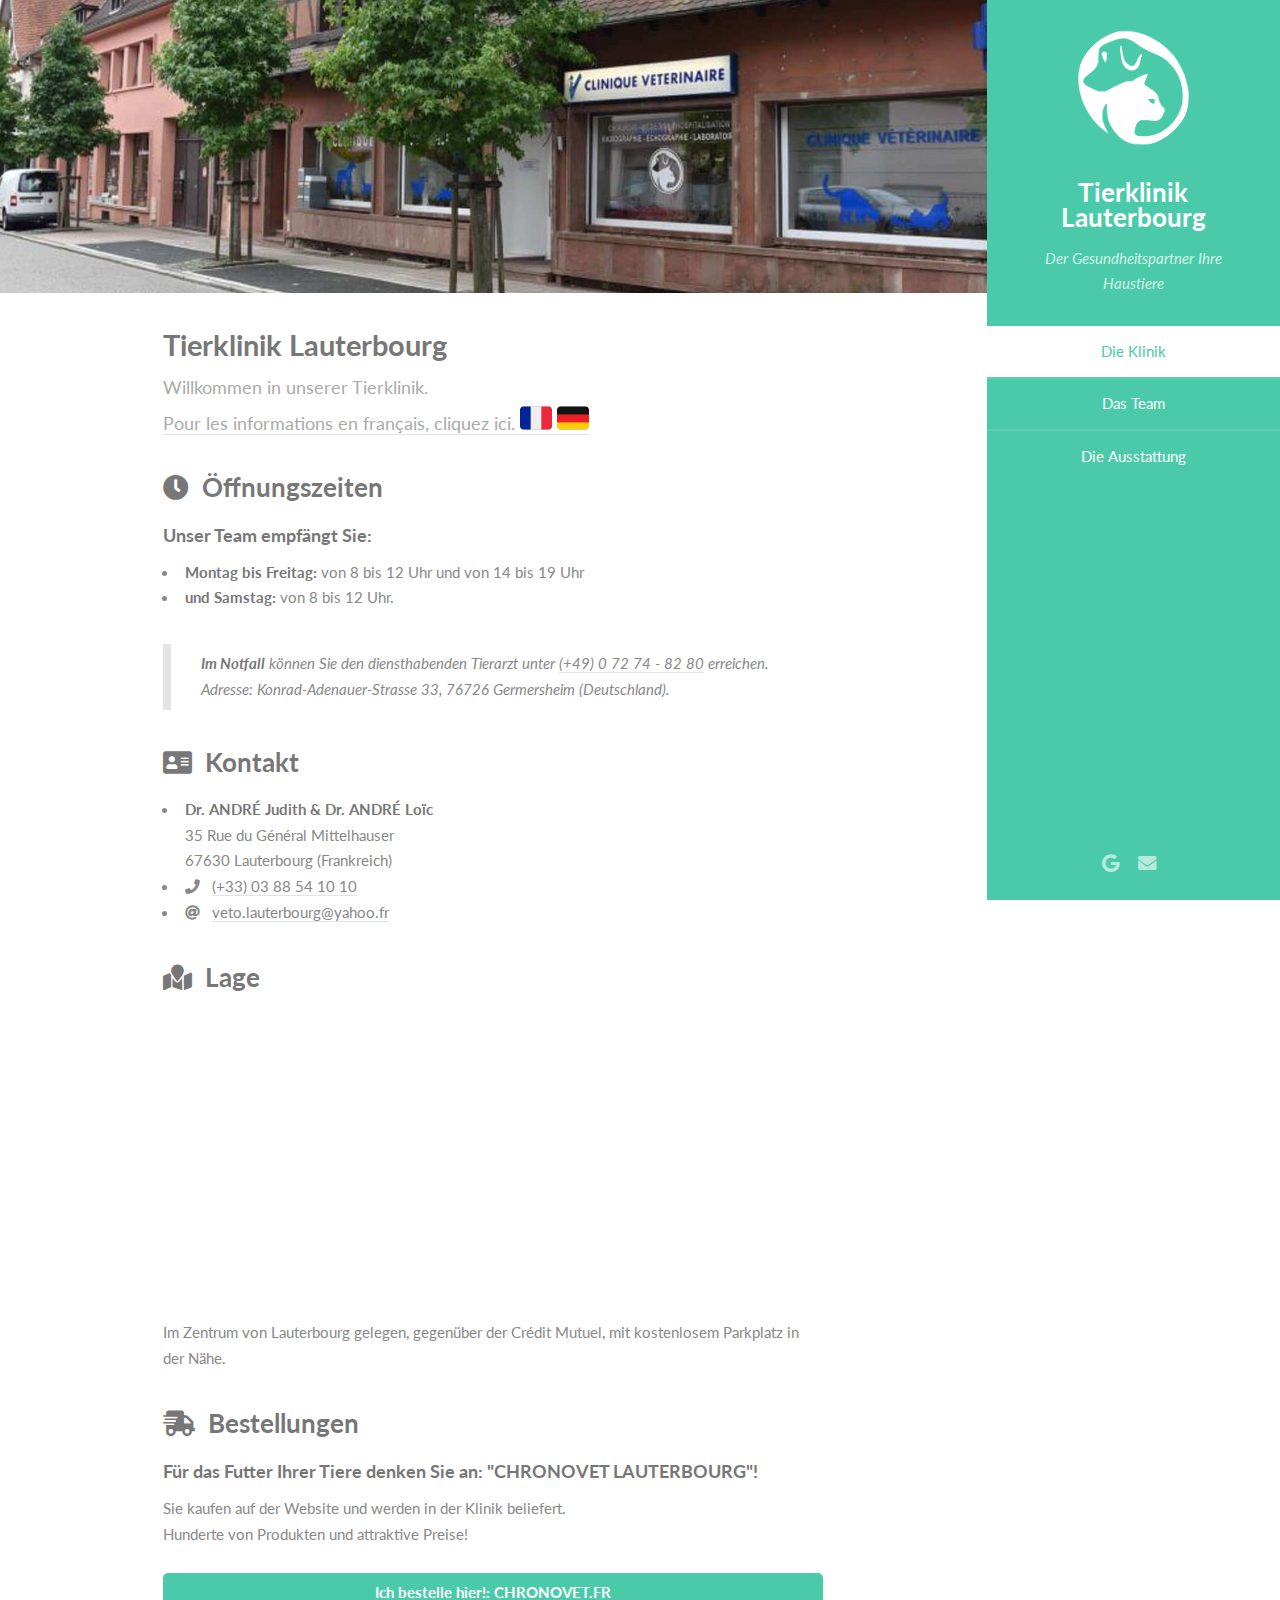
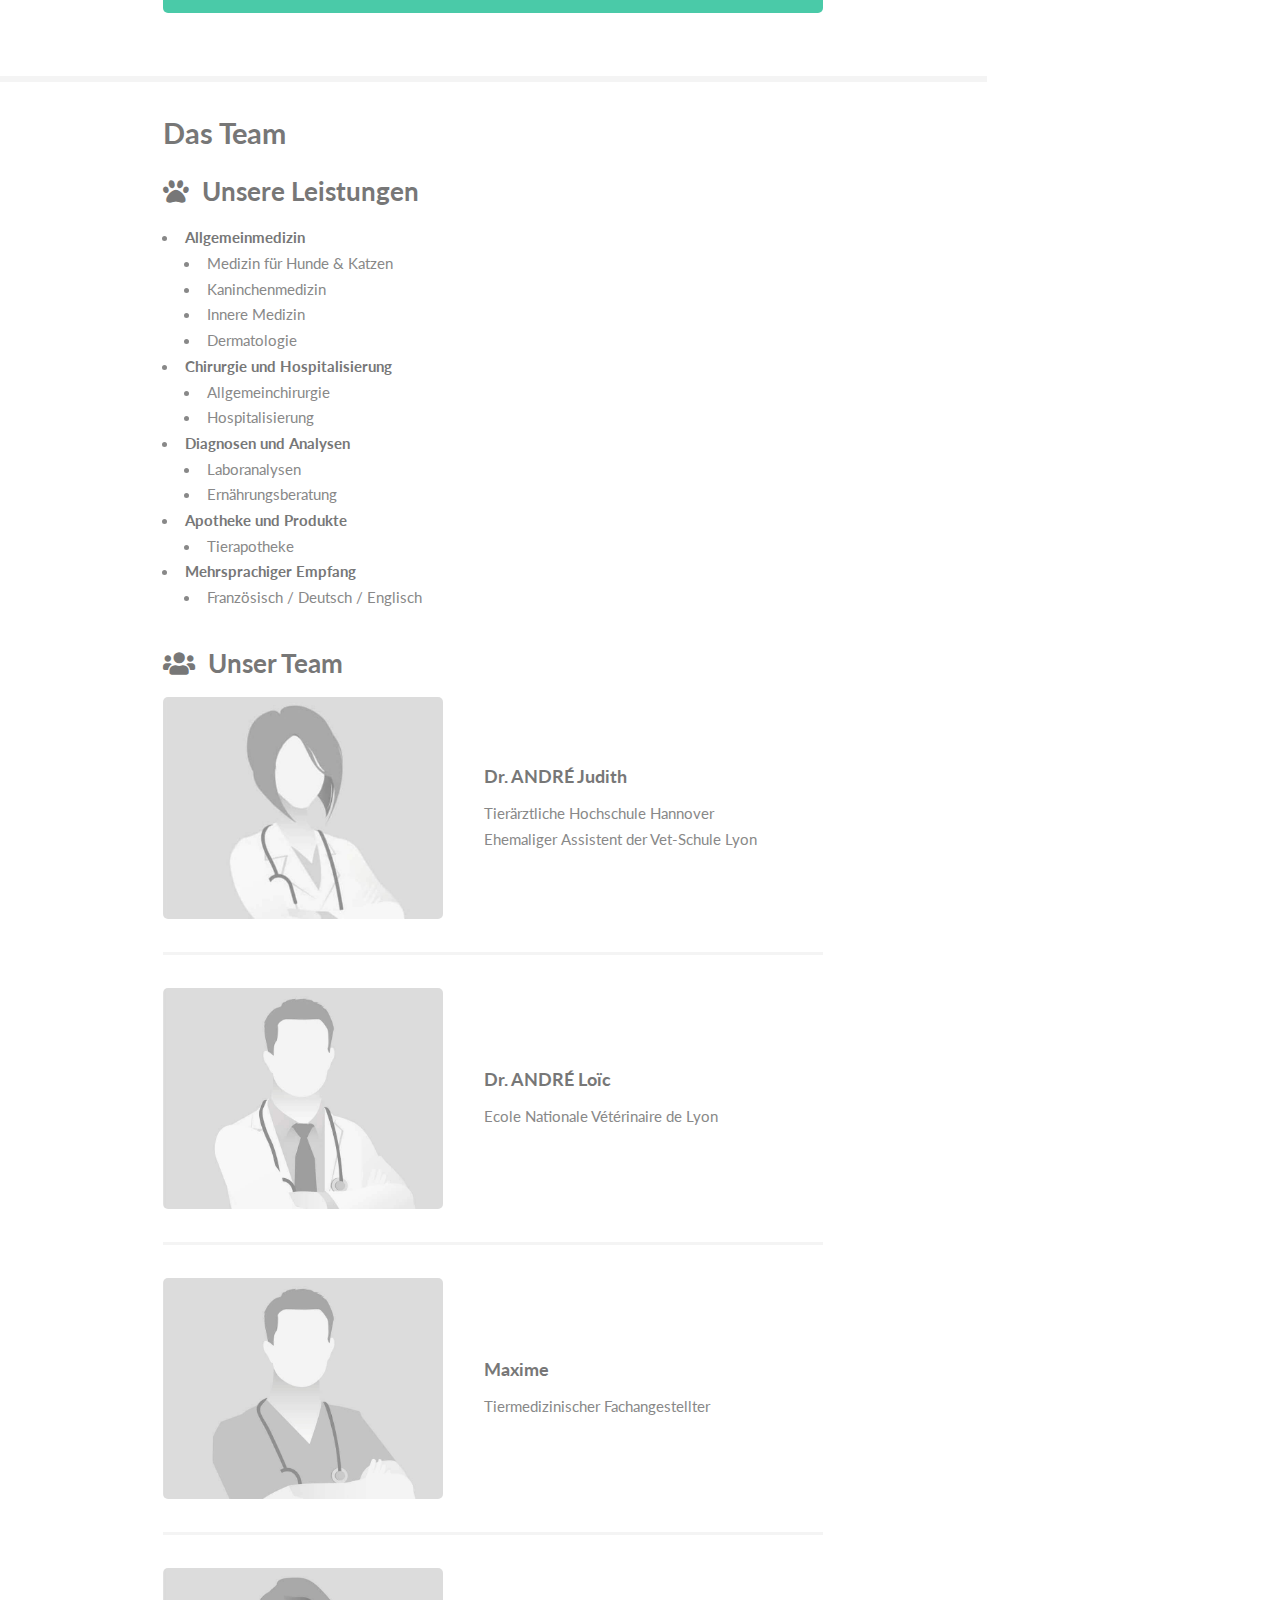
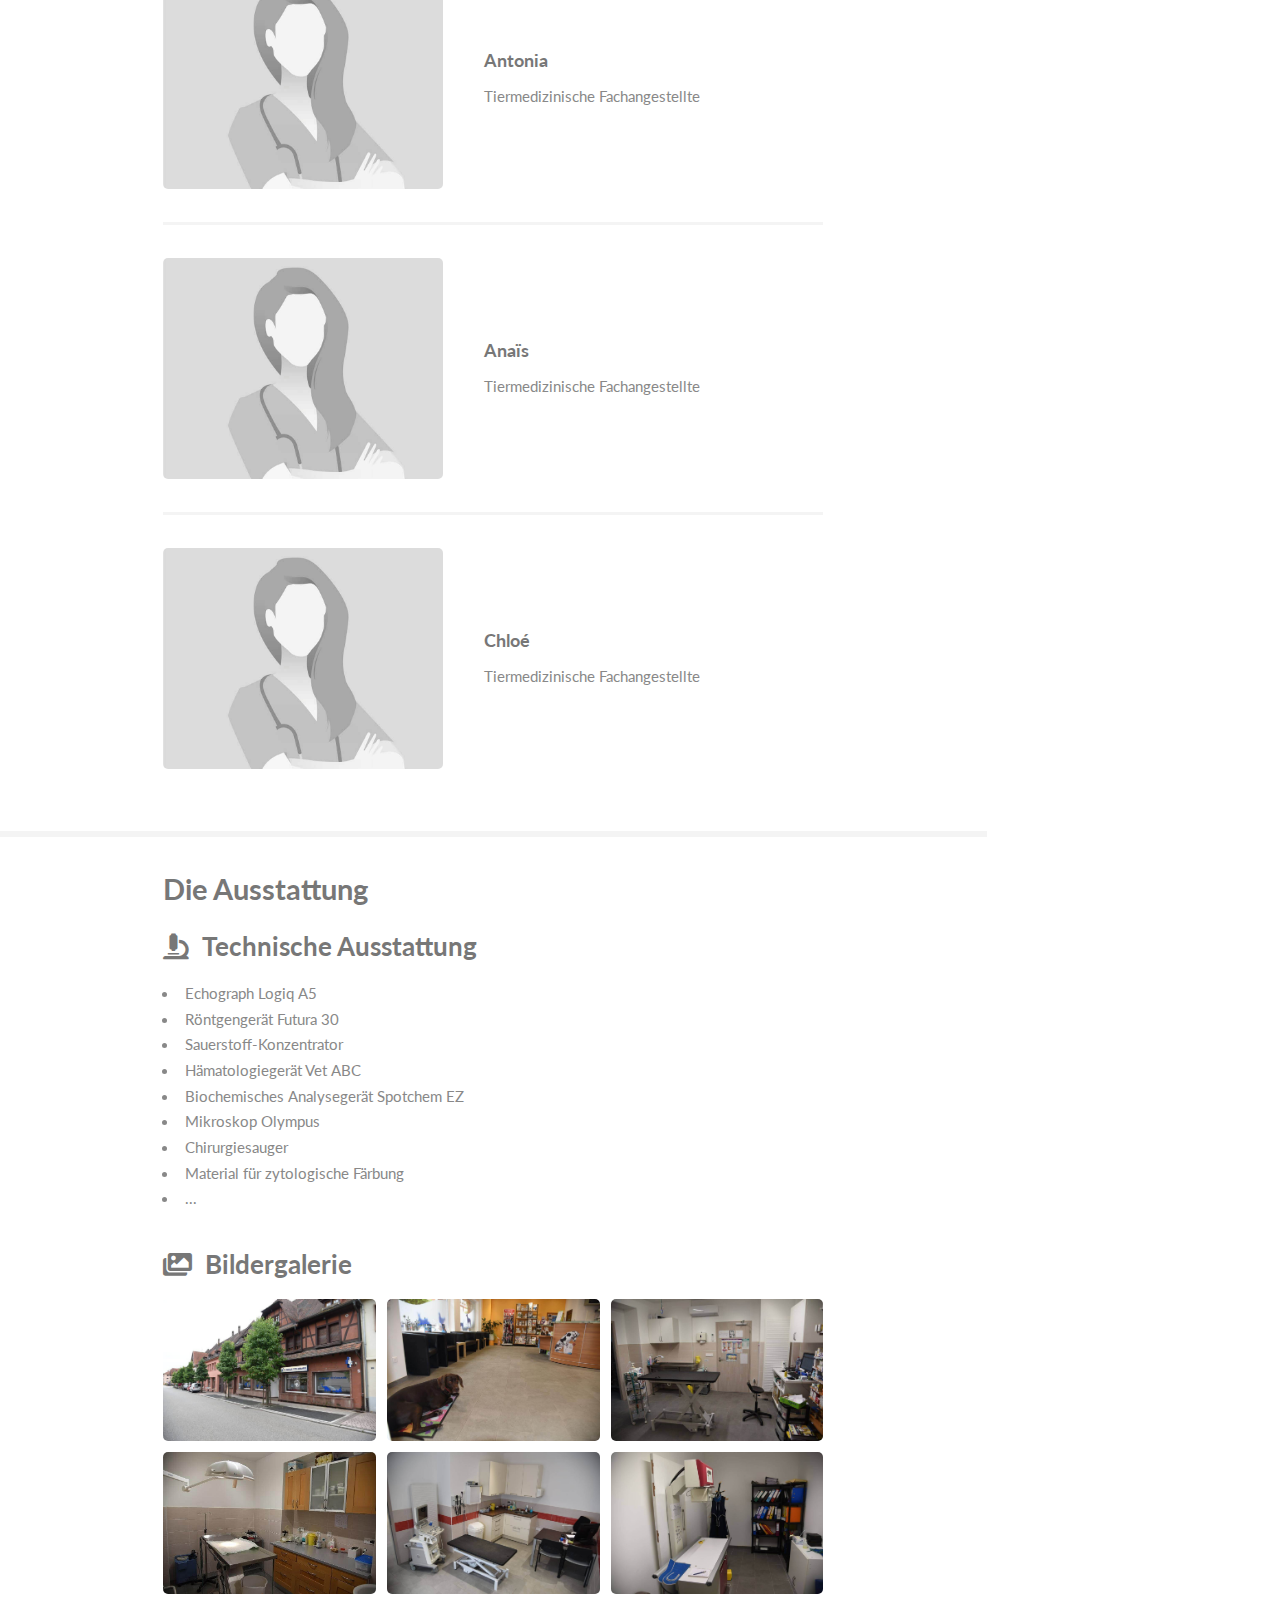
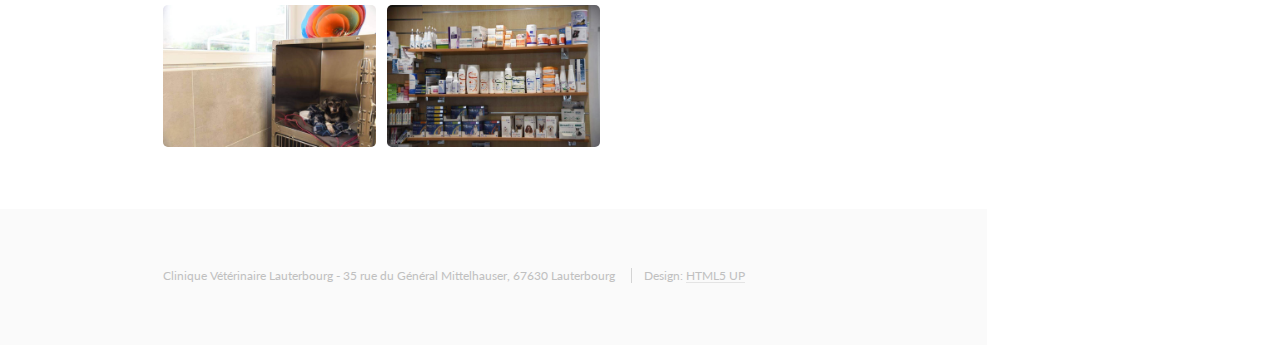
==== de/index.html @ e0ff5855 "Move german page to sub-folder" ====
<!DOCTYPE HTML>
<!--
	This page is based on "Read Only" by HTML5 UP (html5up.net | @ajlkn), licensed under the CCA 3.0 license (html5up.net/license).
-->
<html lang="de">

<head>
	<title>Clinique Vétérinaire De Lauterbourg</title>
	<meta name="description"
		content="Tierklinik Lauterbourg - Umfassende tierärztliche Versorgung für Ihre Haustiere in Lauterbourg. Erfahren Sie mehr über unser Team, unsere Dienstleistungen und unsere Einrichtungen.">
	<meta name="keywords"
		content="Tierarzt, Gesundheit, Tier, Katze, Hund, Kaninchen, Nager, Shop, Katalog, Spielzeug, Kroketten, Beratung, Nahrung, Ernährung, Wohlbefinden, Zoohandlung, Zubehör">
	<meta charset="utf-8" />
	<meta name="viewport" content="width=device-width, initial-scale=1, user-scalable=no" />
	<link rel="stylesheet" href="/assets/css/main.css" />
	<link rel="icon" href="/images/favicon.ico" type="image/x-icon">
	<link rel="alternate" href="/" hreflang="fr">

	<script type="application/ld+json">
		{
		  "@context": "https://schema.org",
		  "@type": "VeterinaryCare",
		  "name": "Clinique Vétérinaire Lauterbourg",
		  "alternateName": "Tierklinik Lauterbourg",
		  "legalName": "SELARL VETERINAIRE ANDRE",
		  "image": "https://www.vetolauterbourg.fr/images/Clinique-Vétérinaire-Lauterbourg-1.jpg",
		  "logo": "https://www.vetolauterbourg.fr/images/Clinique-Vétérinaire-Lauterbourg-Logo-Blue.png",
		  "description": "Clinique Vétérinaire Lauterbourg - Le partenaire santé de vos animaux.",
		  "isAcceptingNewPatients": true,
		  "address": {
			"@type": "PostalAddress",
			"streetAddress": "35 Rue du Général Mittelhauser",
			"addressLocality": "Lauterbourg",
			"postalCode": "67630",
			"addressCountry": "FR"
		  },
		  "telephone": "+33 3 88 94 30 60",
		  "email": "veto.lauterbourg@yahoo.fr",
		  "url": "https://www.vetolauterbourg.fr/",
		  "sameAs": [
			"https://maps.app.goo.gl/xujcepVBYi4VMCYZ7",
			"https://www.pagesjaunes.fr/pros/51719530",
			"https://www.pagesjaunes.fr/pros/55280306",
			"https://veterinaires.org/67/lauterbourg/andre-loic-c3x",
			"https://veterinaires.org/67/lauterbourg/clinique-veterinaire-bfy"
		  ],
          "knowsLanguage": ["en","fr","de"],
		  "founder": [
			{
			  "@type": "Person",
			  "name": "Dr. Judith ANDRÉ",
			  "affiliation": "Ecole Vétérinaire de Hanovre",
			  "knowsLanguage": ["en","fr","de"]
			},
			{
			  "@type": "Person",
			  "name": "Dr. Loïc ANDRÉ",
			  "affiliation": "Ecole Nationale Vétérinaire de Lyon",
			  "knowsLanguage": ["en","fr","de"]
			}
		  ]
		}
	</script>

</head>

<body class="is-preload">

	<!-- Header -->
	<section id="header">
		<header>
			<span class="image avatar"><img src="/images/Clinique-Vétérinaire-Lauterbourg-Logo.png"
					alt="Logo de la Clinique Vétérinaire De Lauterbourg" /></span>
			<h1 id="logo"><a href="#">Tierklinik Lauterbourg</a></h1>
			<p>Der Gesundheitspartner Ihre Haustiere</p>
		</header>
		<nav id="nav">
			<ul>
				<li><a href="#one" class="active">Die Klinik</a></li>
				<li><a href="#two">Das Team</a></li>
				<li><a href="#three">Die Ausstattung</a></li>
			</ul>
		</nav>
		<footer>
			<ul class="icons">
				<li><a href="https://maps.app.goo.gl/Jfbe6ivHVaQ285UB8" class="icon brands fa-google"><span
							class="label">Google Maps</span></a></li>
				<li><a href="mailto:veto.lauterbourg@yahoo.fr" class="icon solid fa-envelope"><span
							class="label">Email</span></a></li>
			</ul>
		</footer>
	</section>

	<!-- Wrapper -->
	<div id="wrapper">

		<!-- Main -->
		<div id="main">

			<!-- One -->
			<section id="one">
				<div class="image main" data-position="center">
					<img src="/images/banner.jpg" alt="Vue extérieure de la clinique vétérinaire" />
				</div>
				<div class="container">
					<header>
						<h2>
							Tierklinik Lauterbourg
						</h2>
						<p>
							Willkommen in unserer Tierklinik.<br>
							<a href="/">Pour les informations en français, cliquez ici.
								<img src="/images/France.png" alt="Drapeau français"
									style="vertical-align: text-bottom;" />
								<img src="/images/Allemagne.png" alt="Drapeau allemand"
									style="vertical-align: text-bottom;" />
							</a>
						</p>
					</header>

					<h3 class="icon solid fa-clock">Öffnungszeiten</h3>
					<h4>Unser Team empfängt Sie:</h4>
					<ul>
						<li><b>Montag bis Freitag:</b> von 8 bis 12 Uhr und von 14 bis 19 Uhr</li>
						<li><b>und Samstag:</b> von 8 bis 12 Uhr.</li>
					</ul>
					<blockquote><b>Im Notfall</b> können Sie den diensthabenden Tierarzt unter <a
							href="tel:+334972748280">(+49) 0 72 74 - 82 80</a> erreichen.<br>
						Adresse: Konrad-Adenauer-Strasse 33, 76726 Germersheim (Deutschland).</blockquote>

					<h3 class="icon solid fa-address-card">Kontakt</h3>
					<ul>
						<li><b>Dr. ANDRÉ Judith &amp; Dr. ANDRÉ Loïc</b><br>
							35 Rue du Général Mittelhauser<br>
							67630 Lauterbourg (Frankreich)</li>
						<li><i class="icon solid fa-phone"></i> <a href="tel:+33388541010">(+33) 03 88 54 10 10</a></li>
						<li><i class="icon solid fa-at"></i> <a
								href="mailto:veto.lauterbourg@yahoo.fr">veto.lauterbourg@yahoo.fr</a></li>
					</ul>

					<h3 class="icon solid fa-map-marked">Lage</h3>
					<iframe
						src="https://www.google.com/maps/embed?pb=!1m14!1m8!1m3!1d778.6049519795121!2d8.178939666723885!3d48.97434320390531!3m2!1i1024!2i768!4f13.1!3m3!1m2!1s0x4796fdc9e5178a87%3A0xe1fb9a9c493f0ce1!2sV%C3%A9t%C3%A9rinaire%20Lauterbourg!5e0!3m2!1sfr!2sde!4v1719862353051!5m2!1sfr!2sde"
						width="400" height="300" style="border:0;" allowfullscreen="" loading="lazy"
						referrerpolicy="no-referrer-when-downgrade"></iframe>
					<p>Im Zentrum von Lauterbourg gelegen, gegenüber der Crédit Mutuel, mit kostenlosem Parkplatz in der
						Nähe.</p>

					<h3 class="icon solid fa-shipping-fast">Bestellungen</h3>
					<h4>Für das Futter Ihrer Tiere denken Sie an: "CHRONOVET LAUTERBOURG"!</h4>
					<p>Sie kaufen auf der Website und werden in der Klinik beliefert.<br>
						Hunderte von Produkten und attraktive Preise! <br><br>
						<a href="https://www.chronovet.fr/" class="button primary fit">Ich bestelle hier!:
							CHRONOVET.FR</a>
					</p>
				</div>
			</section>

			<!-- Two -->
			<section id="two">
				<div class="container">
					<h2>Das Team</h2>

					<h3 class="icon solid fa-paw">Unsere Leistungen</h3>
					<ul>
						<li><b>Allgemeinmedizin</b>
							<ul>
								<li>Medizin für Hunde & Katzen</li>
								<li>Kaninchenmedizin</li>
								<li>Innere Medizin</li>
								<li>Dermatologie</li>
							</ul>
						</li>
						<li><b>Chirurgie und Hospitalisierung</b>
							<ul>
								<li>Allgemeinchirurgie</li>
								<li>Hospitalisierung</li>
							</ul>
						</li>
						<li><b>Diagnosen und Analysen</b>
							<ul>
								<li>Laboranalysen</li>
								<li>Ernährungsberatung</li>
							</ul>
						</li>
						<li><b>Apotheke und Produkte</b>
							<ul>
								<li>Tierapotheke</li>
							</ul>
						</li>
						<li><b>Mehrsprachiger Empfang</b>
							<ul>
								<li>Französisch / Deutsch / Englisch</li>
							</ul>
						</li>
					</ul>

					<h3 class="icon solid fa-users">Unser Team</h3>
					<div class="features">
						<article>
							<a class="image"><img src="/images/Docteure-vétérinaire.jpg" alt="" loading="lazy" /></a>
							<div class="inner">
								<h4>Dr. ANDRÉ Judith</h4>
								<p>Tierärztliche Hochschule Hannover<br>
									Ehemaliger Assistent der Vet-Schule Lyon</p>
							</div>
						</article>
						<article>
							<a class="image"><img src="/images/Docteur-vétérinaire.jpg" alt="" loading="lazy" /></a>
							<div class="inner">
								<h4>Dr. ANDRÉ Loïc</h4>
								<p>Ecole Nationale Vétérinaire de Lyon</p>
							</div>
						</article>
						<article>
							<a class="image"><img src="/images/Auxiliaire-spécialisé-vétérinaire.jpg" alt=""
									loading="lazy" /></a>
							<div class="inner">
								<h4>Maxime</h4>
								<p>Tiermedizinischer Fachangestellter</p>
							</div>
						</article>
						<article>
							<a class="image"><img src="/images/Auxiliaire-spécialisée-vétérinaire.jpg" alt=""
									loading="lazy" /></a>
							<div class="inner">
								<h4>Antonia</h4>
								<p>Tiermedizinische Fachangestellte</p>
							</div>
						</article>
						<article>
							<a class="image"><img src="/images/Auxiliaire-spécialisée-vétérinaire.jpg" alt=""
									loading="lazy" /></a>
							<div class="inner">
								<h4>Anaïs</h4>
								<p>Tiermedizinische Fachangestellte</p>
							</div>
						</article>
						<article>
							<a class="image"><img src="/images/Auxiliaire-spécialisée-vétérinaire.jpg" alt=""
									loading="lazy" /></a>
							<div class="inner">
								<h4>Chloé</h4>
								<p>Tiermedizinische Fachangestellte</p>
							</div>
						</article>
					</div>
				</div>
			</section>

			<!-- Three -->
			<section id="three">
				<div class="container">
					<h2>Die Ausstattung</h2>

					<h3 class="icon solid fa-microscope">Technische Ausstattung</h3>
					<ul>
						<li>Echograph Logiq A5</li>
						<li>Röntgengerät Futura 30</li>
						<li>Sauerstoff-Konzentrator</li>
						<li>Hämatologiegerät Vet ABC</li>
						<li>Biochemisches Analysegerät Spotchem EZ</li>
						<li>Mikroskop Olympus</li>
						<li>Chirurgiesauger</li>
						<li>Material für zytologische Färbung</li>
						<li>...</li>
					</ul>

					<h3 class="icon solid fa-images">Bildergalerie</h3>

					<div class="box alt">
						<div class="row gtr-50 gtr-uniform">
							<div class="col-4"><span class="image fit">
									<a class="spotlight" href="/images/Clinique-Vétérinaire-Lauterbourg-1.jpg"><img
											src="/images/Clinique-Vétérinaire-Lauterbourg-1.jpg" alt=""
											loading="lazy" /></a>
								</span></div>
							<div class="col-4"><span class="image fit">
									<a class="spotlight" href="/images/Clinique-Vétérinaire-Lauterbourg-2.jpg"><img
											src="/images/Clinique-Vétérinaire-Lauterbourg-2.jpg" alt=""
											loading="lazy" /></a>
								</span></div>
							<div class="col-4"><span class="image fit">
									<a class="spotlight" href="/images/Clinique-Vétérinaire-Lauterbourg-3.jpg"><img
											src="/images/Clinique-Vétérinaire-Lauterbourg-3.jpg" alt=""
											loading="lazy" /></a>
								</span></div>
							<div class="col-4"><span class="image fit">
									<a class="spotlight" href="/images/Clinique-Vétérinaire-Lauterbourg-4.jpg"><img
											src="/images/Clinique-Vétérinaire-Lauterbourg-4.jpg" alt=""
											loading="lazy" /></a>
								</span></div>
							<div class="col-4"><span class="image fit">
									<a class="spotlight" href="/images/Clinique-Vétérinaire-Lauterbourg-5.jpg"><img
											src="/images/Clinique-Vétérinaire-Lauterbourg-5.jpg" alt=""
											loading="lazy" /></a>
								</span></div>
							<div class="col-4"><span class="image fit">
									<a class="spotlight" href="/images/Clinique-Vétérinaire-Lauterbourg-6.jpg"><img
											src="/images/Clinique-Vétérinaire-Lauterbourg-6.jpg" alt=""
											loading="lazy" /></a>
								</span></div>
							<div class="col-4"><span class="image fit">
									<a class="spotlight" href="/images/Clinique-Vétérinaire-Lauterbourg-7.jpg"><img
											src="/images/Clinique-Vétérinaire-Lauterbourg-7.jpg" alt=""
											loading="lazy" /></a>
								</span></div>
							<div class="col-4"><span class="image fit">
									<a class="spotlight" href="/images/Clinique-Vétérinaire-Lauterbourg-8.jpg"><img
											src="/images/Clinique-Vétérinaire-Lauterbourg-8.jpg" alt=""
											loading="lazy" /></a>
								</span></div>
						</div>
					</div>
				</div>
			</section>

		</div>

		<!-- Footer -->
		<section id="footer">
			<div class="container">
				<ul class="copyright">
					<li>Clinique Vétérinaire Lauterbourg - 35 rue du Général Mittelhauser, 67630 Lauterbourg</li>
					<li>Design: <a href="http://html5up.net">HTML5 UP</a></li>
				</ul>
			</div>
		</section>

	</div>

	<!-- Scripts -->
	<script src="/assets/js/jquery.min.js"></script>
	<script src="/assets/js/jquery.scrollex.min.js"></script>
	<script src="/assets/js/jquery.scrolly.min.js"></script>
	<script src="/assets/js/browser.min.js"></script>
	<script src="/assets/js/breakpoints.min.js"></script>
	<script src="/assets/js/spotlight.bundle.js"></script>
	<script src="/assets/js/util.js"></script>
	<script src="/assets/js/main.js"></script>

</body>

</html>
---- assets/css/main.css ----
@import url("fontawesome-all.min.css");
@import url("https://fonts.googleapis.com/css?family=Lato:400,400italic,700,700italic|Source+Code+Pro:400");

/*
	Read Only by HTML5 UP
	html5up.net | @ajlkn
	Free for personal and commercial use under the CCA 3.0 license (html5up.net/license)
*/

html, body, div, span, applet, object,
iframe, h1, h2, h3, h4, h5, h6, p, blockquote,
pre, a, abbr, acronym, address, big, cite,
code, del, dfn, em, img, ins, kbd, q, s, samp,
small, strike, strong, sub, sup, tt, var, b,
u, i, center, dl, dt, dd, ol, ul, li, fieldset,
form, label, legend, table, caption, tbody,
tfoot, thead, tr, th, td, article, aside,
canvas, details, embed, figure, figcaption,
footer, header, hgroup, menu, nav, output, ruby,
section, summary, time, mark, audio, video {
	margin: 0;
	padding: 0;
	border: 0;
	font-size: 100%;
	font: inherit;
	vertical-align: baseline;}

article, aside, details, figcaption, figure,
footer, header, hgroup, menu, nav, section {
	display: block;}

body {
	line-height: 1;
}

ol, ul {
	list-style: none;
}

blockquote, q {
	quotes: none;
}

	blockquote:before, blockquote:after, q:before, q:after {
		content: '';
		content: none;
	}

table {
	border-collapse: collapse;
	border-spacing: 0;
}

body {
	-webkit-text-size-adjust: none;
}

mark {
	background-color: transparent;
	color: inherit;
}

input::-moz-focus-inner {
	border: 0;
	padding: 0;
}

input, select, textarea {
	-moz-appearance: none;
	-webkit-appearance: none;
	-ms-appearance: none;
	appearance: none;
}

/* Basic */

	html {
		box-sizing: border-box;
	}

	*, *:before, *:after {
		box-sizing: inherit;
	}

	body {
		background: #fff;
	}

		body.is-preload *, body.is-preload *:before, body.is-preload *:after {
			-moz-animation: none !important;
			-webkit-animation: none !important;
			-ms-animation: none !important;
			animation: none !important;
			-moz-transition: none !important;
			-webkit-transition: none !important;
			-ms-transition: none !important;
			transition: none !important;
		}

	body, input, select, textarea {
		color: #888;
		font-family: "Lato", sans-serif;
		font-size: 16pt;
		font-weight: 400;
		line-height: 1.75em;
	}

	a {
		-moz-transition: color 0.2s ease-in-out, border-color 0.2s ease-in-out;
		-webkit-transition: color 0.2s ease-in-out, border-color 0.2s ease-in-out;
		-ms-transition: color 0.2s ease-in-out, border-color 0.2s ease-in-out;
		transition: color 0.2s ease-in-out, border-color 0.2s ease-in-out;
		border-bottom: solid 1px #e4e4e4;
		color: inherit;
		text-decoration: none;
	}

		a:hover {
			border-bottom-color: transparent;
			color: #4acaa8 !important;
		}

	strong, b {
		color: #777;
		font-weight: 700;
	}

	em, i {
		font-style: italic;
	}

	p {
		margin: 0 0 2.25em 0;
	}

	h1, h2, h3, h4, h5, h6 {
		color: #777;
		font-weight: 700;
		line-height: 1em;
		margin: 0 0 0.5625em 0;
	}

		h1 a, h2 a, h3 a, h4 a, h5 a, h6 a {
			border: 0;
			color: inherit;
			text-decoration: none;
		}

	h2 {
		font-size: 2em;
		line-height: 1.5em;
	}

	h3 {
		font-size: 1.75em;
		line-height: 1.5em;
	}

	h4 {
		font-size: 1.25em;
		line-height: 1.5em;
	}

	h5 {
		font-size: 0.9em;
		line-height: 1.5em;
	}

	h6 {
		font-size: 0.7em;
		line-height: 1.5em;
	}

	sub {
		font-size: 0.8em;
		position: relative;
		top: 0.5em;
	}

	sup {
		font-size: 0.8em;
		position: relative;
		top: -0.5em;
	}

	hr {
		border: 0;
		border-bottom: solid 2px #f4f4f4;
		margin: 2.25em 0;
	}

		hr.major {
			margin: 3.375em 0;
		}

	blockquote {
		border-left: solid 8px #e4e4e4;
		font-style: italic;
		margin: 0 0 2.25em 0;
		padding: 0.5em 0 0.5em 2em;
	}

	code {
		background: #555;
		border-radius: 5px;
		color: #fff;
		font-family: "Source Code Pro", monospace;
		font-size: 0.9em;
		margin: 0 0.25em;
		padding: 0.25em 0.65em;
	}

	pre {
		font-family: "Source Code Pro", monospace;
		font-size: 0.9em;
		margin: 0 0 2.25em 0;
	}

		pre code {
			-webkit-overflow-scrolling: touch;
			display: block;
			line-height: 1.5em;
			overflow-x: auto;
			padding: 1em 1.5em;
		}

	.align-left {
		text-align: left;
	}

	.align-center {
		text-align: center;
	}

	.align-right {
		text-align: right;
	}

/* Row */

	.row {
		display: flex;
		flex-wrap: wrap;
		box-sizing: border-box;
		align-items: stretch;
	}

		.row > * {
			box-sizing: border-box;
		}

		.row.gtr-uniform > * > :last-child {
			margin-bottom: 0;
		}

		.row.aln-left {
			justify-content: flex-start;
		}

		.row.aln-center {
			justify-content: center;
		}

		.row.aln-right {
			justify-content: flex-end;
		}

		.row.aln-top {
			align-items: flex-start;
		}

		.row.aln-middle {
			align-items: center;
		}

		.row.aln-bottom {
			align-items: flex-end;
		}

		.row > .imp {
			order: -1;
		}

		.row > .col-1 {
			width: 8.33333%;
		}

		.row > .off-1 {
			margin-left: 8.33333%;
		}

		.row > .col-2 {
			width: 16.66667%;
		}

		.row > .off-2 {
			margin-left: 16.66667%;
		}

		.row > .col-3 {
			width: 25%;
		}

		.row > .off-3 {
			margin-left: 25%;
		}

		.row > .col-4 {
			width: 33.33333%;
		}

		.row > .off-4 {
			margin-left: 33.33333%;
		}

		.row > .col-5 {
			width: 41.66667%;
		}

		.row > .off-5 {
			margin-left: 41.66667%;
		}

		.row > .col-6 {
			width: 50%;
		}

		.row > .off-6 {
			margin-left: 50%;
		}

		.row > .col-7 {
			width: 58.33333%;
		}

		.row > .off-7 {
			margin-left: 58.33333%;
		}

		.row > .col-8 {
			width: 66.66667%;
		}

		.row > .off-8 {
			margin-left: 66.66667%;
		}

		.row > .col-9 {
			width: 75%;
		}

		.row > .off-9 {
			margin-left: 75%;
		}

		.row > .col-10 {
			width: 83.33333%;
		}

		.row > .off-10 {
			margin-left: 83.33333%;
		}

		.row > .col-11 {
			width: 91.66667%;
		}

		.row > .off-11 {
			margin-left: 91.66667%;
		}

		.row > .col-12 {
			width: 100%;
		}

		.row > .off-12 {
			margin-left: 100%;
		}

		.row.gtr-0 {
			margin-top: 0;
			margin-left: 0em;
		}

			.row.gtr-0 > * {
				padding: 0 0 0 0em;
			}

			.row.gtr-0.gtr-uniform {
				margin-top: 0em;
			}

				.row.gtr-0.gtr-uniform > * {
					padding-top: 0em;
				}

		.row.gtr-25 {
			margin-top: 0;
			margin-left: -0.5em;
		}

			.row.gtr-25 > * {
				padding: 0 0 0 0.5em;
			}

			.row.gtr-25.gtr-uniform {
				margin-top: -0.5em;
			}

				.row.gtr-25.gtr-uniform > * {
					padding-top: 0.5em;
				}

		.row.gtr-50 {
			margin-top: 0;
			margin-left: -1em;
		}

			.row.gtr-50 > * {
				padding: 0 0 0 1em;
			}

			.row.gtr-50.gtr-uniform {
				margin-top: -1em;
			}

				.row.gtr-50.gtr-uniform > * {
					padding-top: 1em;
				}

		.row {
			margin-top: 0;
			margin-left: -2em;
		}

			.row > * {
				padding: 0 0 0 2em;
			}

			.row.gtr-uniform {
				margin-top: -2em;
			}

				.row.gtr-uniform > * {
					padding-top: 2em;
				}

		.row.gtr-150 {
			margin-top: 0;
			margin-left: -3em;
		}

			.row.gtr-150 > * {
				padding: 0 0 0 3em;
			}

			.row.gtr-150.gtr-uniform {
				margin-top: -3em;
			}

				.row.gtr-150.gtr-uniform > * {
					padding-top: 3em;
				}

		.row.gtr-200 {
			margin-top: 0;
			margin-left: -4em;
		}

			.row.gtr-200 > * {
				padding: 0 0 0 4em;
			}

			.row.gtr-200.gtr-uniform {
				margin-top: -4em;
			}

				.row.gtr-200.gtr-uniform > * {
					padding-top: 4em;
				}

		@media screen and (max-width: 1680px) {

			.row {
				display: flex;
				flex-wrap: wrap;
				box-sizing: border-box;
				align-items: stretch;
			}

				.row > * {
					box-sizing: border-box;
				}

				.row.gtr-uniform > * > :last-child {
					margin-bottom: 0;
				}

				.row.aln-left {
					justify-content: flex-start;
				}

				.row.aln-center {
					justify-content: center;
				}

				.row.aln-right {
					justify-content: flex-end;
				}

				.row.aln-top {
					align-items: flex-start;
				}

				.row.aln-middle {
					align-items: center;
				}

				.row.aln-bottom {
					align-items: flex-end;
				}

				.row > .imp-xlarge {
					order: -1;
				}

				.row > .col-1-xlarge {
					width: 8.33333%;
				}

				.row > .off-1-xlarge {
					margin-left: 8.33333%;
				}

				.row > .col-2-xlarge {
					width: 16.66667%;
				}

				.row > .off-2-xlarge {
					margin-left: 16.66667%;
				}

				.row > .col-3-xlarge {
					width: 25%;
				}

				.row > .off-3-xlarge {
					margin-left: 25%;
				}

				.row > .col-4-xlarge {
					width: 33.33333%;
				}

				.row > .off-4-xlarge {
					margin-left: 33.33333%;
				}

				.row > .col-5-xlarge {
					width: 41.66667%;
				}

				.row > .off-5-xlarge {
					margin-left: 41.66667%;
				}

				.row > .col-6-xlarge {
					width: 50%;
				}

				.row > .off-6-xlarge {
					margin-left: 50%;
				}

				.row > .col-7-xlarge {
					width: 58.33333%;
				}

				.row > .off-7-xlarge {
					margin-left: 58.33333%;
				}

				.row > .col-8-xlarge {
					width: 66.66667%;
				}

				.row > .off-8-xlarge {
					margin-left: 66.66667%;
				}

				.row > .col-9-xlarge {
					width: 75%;
				}

				.row > .off-9-xlarge {
					margin-left: 75%;
				}

				.row > .col-10-xlarge {
					width: 83.33333%;
				}

				.row > .off-10-xlarge {
					margin-left: 83.33333%;
				}

				.row > .col-11-xlarge {
					width: 91.66667%;
				}

				.row > .off-11-xlarge {
					margin-left: 91.66667%;
				}

				.row > .col-12-xlarge {
					width: 100%;
				}

				.row > .off-12-xlarge {
					margin-left: 100%;
				}

				.row.gtr-0 {
					margin-top: 0;
					margin-left: 0em;
				}

					.row.gtr-0 > * {
						padding: 0 0 0 0em;
					}

					.row.gtr-0.gtr-uniform {
						margin-top: 0em;
					}

						.row.gtr-0.gtr-uniform > * {
							padding-top: 0em;
						}

				.row.gtr-25 {
					margin-top: 0;
					margin-left: -0.5em;
				}

					.row.gtr-25 > * {
						padding: 0 0 0 0.5em;
					}

					.row.gtr-25.gtr-uniform {
						margin-top: -0.5em;
					}

						.row.gtr-25.gtr-uniform > * {
							padding-top: 0.5em;
						}

				.row.gtr-50 {
					margin-top: 0;
					margin-left: -1em;
				}

					.row.gtr-50 > * {
						padding: 0 0 0 1em;
					}

					.row.gtr-50.gtr-uniform {
						margin-top: -1em;
					}

						.row.gtr-50.gtr-uniform > * {
							padding-top: 1em;
						}

				.row {
					margin-top: 0;
					margin-left: -2em;
				}

					.row > * {
						padding: 0 0 0 2em;
					}

					.row.gtr-uniform {
						margin-top: -2em;
					}

						.row.gtr-uniform > * {
							padding-top: 2em;
						}

				.row.gtr-150 {
					margin-top: 0;
					margin-left: -3em;
				}

					.row.gtr-150 > * {
						padding: 0 0 0 3em;
					}

					.row.gtr-150.gtr-uniform {
						margin-top: -3em;
					}

						.row.gtr-150.gtr-uniform > * {
							padding-top: 3em;
						}

				.row.gtr-200 {
					margin-top: 0;
					margin-left: -4em;
				}

					.row.gtr-200 > * {
						padding: 0 0 0 4em;
					}

					.row.gtr-200.gtr-uniform {
						margin-top: -4em;
					}

						.row.gtr-200.gtr-uniform > * {
							padding-top: 4em;
						}

		}

		@media screen and (max-width: 1280px) {

			.row {
				display: flex;
				flex-wrap: wrap;
				box-sizing: border-box;
				align-items: stretch;
			}

				.row > * {
					box-sizing: border-box;
				}

				.row.gtr-uniform > * > :last-child {
					margin-bottom: 0;
				}

				.row.aln-left {
					justify-content: flex-start;
				}

				.row.aln-center {
					justify-content: center;
				}

				.row.aln-right {
					justify-content: flex-end;
				}

				.row.aln-top {
					align-items: flex-start;
				}

				.row.aln-middle {
					align-items: center;
				}

				.row.aln-bottom {
					align-items: flex-end;
				}

				.row > .imp-large {
					order: -1;
				}

				.row > .col-1-large {
					width: 8.33333%;
				}

				.row > .off-1-large {
					margin-left: 8.33333%;
				}

				.row > .col-2-large {
					width: 16.66667%;
				}

				.row > .off-2-large {
					margin-left: 16.66667%;
				}

				.row > .col-3-large {
					width: 25%;
				}

				.row > .off-3-large {
					margin-left: 25%;
				}

				.row > .col-4-large {
					width: 33.33333%;
				}

				.row > .off-4-large {
					margin-left: 33.33333%;
				}

				.row > .col-5-large {
					width: 41.66667%;
				}

				.row > .off-5-large {
					margin-left: 41.66667%;
				}

				.row > .col-6-large {
					width: 50%;
				}

				.row > .off-6-large {
					margin-left: 50%;
				}

				.row > .col-7-large {
					width: 58.33333%;
				}

				.row > .off-7-large {
					margin-left: 58.33333%;
				}

				.row > .col-8-large {
					width: 66.66667%;
				}

				.row > .off-8-large {
					margin-left: 66.66667%;
				}

				.row > .col-9-large {
					width: 75%;
				}

				.row > .off-9-large {
					margin-left: 75%;
				}

				.row > .col-10-large {
					width: 83.33333%;
				}

				.row > .off-10-large {
					margin-left: 83.33333%;
				}

				.row > .col-11-large {
					width: 91.66667%;
				}

				.row > .off-11-large {
					margin-left: 91.66667%;
				}

				.row > .col-12-large {
					width: 100%;
				}

				.row > .off-12-large {
					margin-left: 100%;
				}

				.row.gtr-0 {
					margin-top: 0;
					margin-left: 0em;
				}

					.row.gtr-0 > * {
						padding: 0 0 0 0em;
					}

					.row.gtr-0.gtr-uniform {
						margin-top: 0em;
					}

						.row.gtr-0.gtr-uniform > * {
							padding-top: 0em;
						}

				.row.gtr-25 {
					margin-top: 0;
					margin-left: -0.375em;
				}

					.row.gtr-25 > * {
						padding: 0 0 0 0.375em;
					}

					.row.gtr-25.gtr-uniform {
						margin-top: -0.375em;
					}

						.row.gtr-25.gtr-uniform > * {
							padding-top: 0.375em;
						}

				.row.gtr-50 {
					margin-top: 0;
					margin-left: -0.75em;
				}

					.row.gtr-50 > * {
						padding: 0 0 0 0.75em;
					}

					.row.gtr-50.gtr-uniform {
						margin-top: -0.75em;
					}

						.row.gtr-50.gtr-uniform > * {
							padding-top: 0.75em;
						}

				.row {
					margin-top: 0;
					margin-left: -1.5em;
				}

					.row > * {
						padding: 0 0 0 1.5em;
					}

					.row.gtr-uniform {
						margin-top: -1.5em;
					}

						.row.gtr-uniform > * {
							padding-top: 1.5em;
						}

				.row.gtr-150 {
					margin-top: 0;
					margin-left: -2.25em;
				}

					.row.gtr-150 > * {
						padding: 0 0 0 2.25em;
					}

					.row.gtr-150.gtr-uniform {
						margin-top: -2.25em;
					}

						.row.gtr-150.gtr-uniform > * {
							padding-top: 2.25em;
						}

				.row.gtr-200 {
					margin-top: 0;
					margin-left: -3em;
				}

					.row.gtr-200 > * {
						padding: 0 0 0 3em;
					}

					.row.gtr-200.gtr-uniform {
						margin-top: -3em;
					}

						.row.gtr-200.gtr-uniform > * {
							padding-top: 3em;
						}

		}

		@media screen and (max-width: 1024px) {

			.row {
				display: flex;
				flex-wrap: wrap;
				box-sizing: border-box;
				align-items: stretch;
			}

				.row > * {
					box-sizing: border-box;
				}

				.row.gtr-uniform > * > :last-child {
					margin-bottom: 0;
				}

				.row.aln-left {
					justify-content: flex-start;
				}

				.row.aln-center {
					justify-content: center;
				}

				.row.aln-right {
					justify-content: flex-end;
				}

				.row.aln-top {
					align-items: flex-start;
				}

				.row.aln-middle {
					align-items: center;
				}

				.row.aln-bottom {
					align-items: flex-end;
				}

				.row > .imp-medium {
					order: -1;
				}

				.row > .col-1-medium {
					width: 8.33333%;
				}

				.row > .off-1-medium {
					margin-left: 8.33333%;
				}

				.row > .col-2-medium {
					width: 16.66667%;
				}

				.row > .off-2-medium {
					margin-left: 16.66667%;
				}

				.row > .col-3-medium {
					width: 25%;
				}

				.row > .off-3-medium {
					margin-left: 25%;
				}

				.row > .col-4-medium {
					width: 33.33333%;
				}

				.row > .off-4-medium {
					margin-left: 33.33333%;
				}

				.row > .col-5-medium {
					width: 41.66667%;
				}

				.row > .off-5-medium {
					margin-left: 41.66667%;
				}

				.row > .col-6-medium {
					width: 50%;
				}

				.row > .off-6-medium {
					margin-left: 50%;
				}

				.row > .col-7-medium {
					width: 58.33333%;
				}

				.row > .off-7-medium {
					margin-left: 58.33333%;
				}

				.row > .col-8-medium {
					width: 66.66667%;
				}

				.row > .off-8-medium {
					margin-left: 66.66667%;
				}

				.row > .col-9-medium {
					width: 75%;
				}

				.row > .off-9-medium {
					margin-left: 75%;
				}

				.row > .col-10-medium {
					width: 83.33333%;
				}

				.row > .off-10-medium {
					margin-left: 83.33333%;
				}

				.row > .col-11-medium {
					width: 91.66667%;
				}

				.row > .off-11-medium {
					margin-left: 91.66667%;
				}

				.row > .col-12-medium {
					width: 100%;
				}

				.row > .off-12-medium {
					margin-left: 100%;
				}

				.row.gtr-0 {
					margin-top: 0;
					margin-left: 0em;
				}

					.row.gtr-0 > * {
						padding: 0 0 0 0em;
					}

					.row.gtr-0.gtr-uniform {
						margin-top: 0em;
					}

						.row.gtr-0.gtr-uniform > * {
							padding-top: 0em;
						}

				.row.gtr-25 {
					margin-top: 0;
					margin-left: -0.375em;
				}

					.row.gtr-25 > * {
						padding: 0 0 0 0.375em;
					}

					.row.gtr-25.gtr-uniform {
						margin-top: -0.375em;
					}

						.row.gtr-25.gtr-uniform > * {
							padding-top: 0.375em;
						}

				.row.gtr-50 {
					margin-top: 0;
					margin-left: -0.75em;
				}

					.row.gtr-50 > * {
						padding: 0 0 0 0.75em;
					}

					.row.gtr-50.gtr-uniform {
						margin-top: -0.75em;
					}

						.row.gtr-50.gtr-uniform > * {
							padding-top: 0.75em;
						}

				.row {
					margin-top: 0;
					margin-left: -1.5em;
				}

					.row > * {
						padding: 0 0 0 1.5em;
					}

					.row.gtr-uniform {
						margin-top: -1.5em;
					}

						.row.gtr-uniform > * {
							padding-top: 1.5em;
						}

				.row.gtr-150 {
					margin-top: 0;
					margin-left: -2.25em;
				}

					.row.gtr-150 > * {
						padding: 0 0 0 2.25em;
					}

					.row.gtr-150.gtr-uniform {
						margin-top: -2.25em;
					}

						.row.gtr-150.gtr-uniform > * {
							padding-top: 2.25em;
						}

				.row.gtr-200 {
					margin-top: 0;
					margin-left: -3em;
				}

					.row.gtr-200 > * {
						padding: 0 0 0 3em;
					}

					.row.gtr-200.gtr-uniform {
						margin-top: -3em;
					}

						.row.gtr-200.gtr-uniform > * {
							padding-top: 3em;
						}

		}

		@media screen and (max-width: 736px) {

			.row {
				display: flex;
				flex-wrap: wrap;
				box-sizing: border-box;
				align-items: stretch;
			}

				.row > * {
					box-sizing: border-box;
				}

				.row.gtr-uniform > * > :last-child {
					margin-bottom: 0;
				}

				.row.aln-left {
					justify-content: flex-start;
				}

				.row.aln-center {
					justify-content: center;
				}

				.row.aln-right {
					justify-content: flex-end;
				}

				.row.aln-top {
					align-items: flex-start;
				}

				.row.aln-middle {
					align-items: center;
				}

				.row.aln-bottom {
					align-items: flex-end;
				}

				.row > .imp-small {
					order: -1;
				}

				.row > .col-1-small {
					width: 8.33333%;
				}

				.row > .off-1-small {
					margin-left: 8.33333%;
				}

				.row > .col-2-small {
					width: 16.66667%;
				}

				.row > .off-2-small {
					margin-left: 16.66667%;
				}

				.row > .col-3-small {
					width: 25%;
				}

				.row > .off-3-small {
					margin-left: 25%;
				}

				.row > .col-4-small {
					width: 33.33333%;
				}

				.row > .off-4-small {
					margin-left: 33.33333%;
				}

				.row > .col-5-small {
					width: 41.66667%;
				}

				.row > .off-5-small {
					margin-left: 41.66667%;
				}

				.row > .col-6-small {
					width: 50%;
				}

				.row > .off-6-small {
					margin-left: 50%;
				}

				.row > .col-7-small {
					width: 58.33333%;
				}

				.row > .off-7-small {
					margin-left: 58.33333%;
				}

				.row > .col-8-small {
					width: 66.66667%;
				}

				.row > .off-8-small {
					margin-left: 66.66667%;
				}

				.row > .col-9-small {
					width: 75%;
				}

				.row > .off-9-small {
					margin-left: 75%;
				}

				.row > .col-10-small {
					width: 83.33333%;
				}

				.row > .off-10-small {
					margin-left: 83.33333%;
				}

				.row > .col-11-small {
					width: 91.66667%;
				}

				.row > .off-11-small {
					margin-left: 91.66667%;
				}

				.row > .col-12-small {
					width: 100%;
				}

				.row > .off-12-small {
					margin-left: 100%;
				}

				.row.gtr-0 {
					margin-top: 0;
					margin-left: 0em;
				}

					.row.gtr-0 > * {
						padding: 0 0 0 0em;
					}

					.row.gtr-0.gtr-uniform {
						margin-top: 0em;
					}

						.row.gtr-0.gtr-uniform > * {
							padding-top: 0em;
						}

				.row.gtr-25 {
					margin-top: 0;
					margin-left: -0.3125em;
				}

					.row.gtr-25 > * {
						padding: 0 0 0 0.3125em;
					}

					.row.gtr-25.gtr-uniform {
						margin-top: -0.3125em;
					}

						.row.gtr-25.gtr-uniform > * {
							padding-top: 0.3125em;
						}

				.row.gtr-50 {
					margin-top: 0;
					margin-left: -0.625em;
				}

					.row.gtr-50 > * {
						padding: 0 0 0 0.625em;
					}

					.row.gtr-50.gtr-uniform {
						margin-top: -0.625em;
					}

						.row.gtr-50.gtr-uniform > * {
							padding-top: 0.625em;
						}

				.row {
					margin-top: 0;
					margin-left: -1.25em;
				}

					.row > * {
						padding: 0 0 0 1.25em;
					}

					.row.gtr-uniform {
						margin-top: -1.25em;
					}

						.row.gtr-uniform > * {
							padding-top: 1.25em;
						}

				.row.gtr-150 {
					margin-top: 0;
					margin-left: -1.875em;
				}

					.row.gtr-150 > * {
						padding: 0 0 0 1.875em;
					}

					.row.gtr-150.gtr-uniform {
						margin-top: -1.875em;
					}

						.row.gtr-150.gtr-uniform > * {
							padding-top: 1.875em;
						}

				.row.gtr-200 {
					margin-top: 0;
					margin-left: -2.5em;
				}

					.row.gtr-200 > * {
						padding: 0 0 0 2.5em;
					}

					.row.gtr-200.gtr-uniform {
						margin-top: -2.5em;
					}

						.row.gtr-200.gtr-uniform > * {
							padding-top: 2.5em;
						}

		}

		@media screen and (max-width: 480px) {

			.row {
				display: flex;
				flex-wrap: wrap;
				box-sizing: border-box;
				align-items: stretch;
			}

				.row > * {
					box-sizing: border-box;
				}

				.row.gtr-uniform > * > :last-child {
					margin-bottom: 0;
				}

				.row.aln-left {
					justify-content: flex-start;
				}

				.row.aln-center {
					justify-content: center;
				}

				.row.aln-right {
					justify-content: flex-end;
				}

				.row.aln-top {
					align-items: flex-start;
				}

				.row.aln-middle {
					align-items: center;
				}

				.row.aln-bottom {
					align-items: flex-end;
				}

				.row > .imp-xsmall {
					order: -1;
				}

				.row > .col-1-xsmall {
					width: 8.33333%;
				}

				.row > .off-1-xsmall {
					margin-left: 8.33333%;
				}

				.row > .col-2-xsmall {
					width: 16.66667%;
				}

				.row > .off-2-xsmall {
					margin-left: 16.66667%;
				}

				.row > .col-3-xsmall {
					width: 25%;
				}

				.row > .off-3-xsmall {
					margin-left: 25%;
				}

				.row > .col-4-xsmall {
					width: 33.33333%;
				}

				.row > .off-4-xsmall {
					margin-left: 33.33333%;
				}

				.row > .col-5-xsmall {
					width: 41.66667%;
				}

				.row > .off-5-xsmall {
					margin-left: 41.66667%;
				}

				.row > .col-6-xsmall {
					width: 50%;
				}

				.row > .off-6-xsmall {
					margin-left: 50%;
				}

				.row > .col-7-xsmall {
					width: 58.33333%;
				}

				.row > .off-7-xsmall {
					margin-left: 58.33333%;
				}

				.row > .col-8-xsmall {
					width: 66.66667%;
				}

				.row > .off-8-xsmall {
					margin-left: 66.66667%;
				}

				.row > .col-9-xsmall {
					width: 75%;
				}

				.row > .off-9-xsmall {
					margin-left: 75%;
				}

				.row > .col-10-xsmall {
					width: 83.33333%;
				}

				.row > .off-10-xsmall {
					margin-left: 83.33333%;
				}

				.row > .col-11-xsmall {
					width: 91.66667%;
				}

				.row > .off-11-xsmall {
					margin-left: 91.66667%;
				}

				.row > .col-12-xsmall {
					width: 100%;
				}

				.row > .off-12-xsmall {
					margin-left: 100%;
				}

				.row.gtr-0 {
					margin-top: 0;
					margin-left: 0em;
				}

					.row.gtr-0 > * {
						padding: 0 0 0 0em;
					}

					.row.gtr-0.gtr-uniform {
						margin-top: 0em;
					}

						.row.gtr-0.gtr-uniform > * {
							padding-top: 0em;
						}

				.row.gtr-25 {
					margin-top: 0;
					margin-left: -0.3125em;
				}

					.row.gtr-25 > * {
						padding: 0 0 0 0.3125em;
					}

					.row.gtr-25.gtr-uniform {
						margin-top: -0.3125em;
					}

						.row.gtr-25.gtr-uniform > * {
							padding-top: 0.3125em;
						}

				.row.gtr-50 {
					margin-top: 0;
					margin-left: -0.625em;
				}

					.row.gtr-50 > * {
						padding: 0 0 0 0.625em;
					}

					.row.gtr-50.gtr-uniform {
						margin-top: -0.625em;
					}

						.row.gtr-50.gtr-uniform > * {
							padding-top: 0.625em;
						}

				.row {
					margin-top: 0;
					margin-left: -1.25em;
				}

					.row > * {
						padding: 0 0 0 1.25em;
					}

					.row.gtr-uniform {
						margin-top: -1.25em;
					}

						.row.gtr-uniform > * {
							padding-top: 1.25em;
						}

				.row.gtr-150 {
					margin-top: 0;
					margin-left: -1.875em;
				}

					.row.gtr-150 > * {
						padding: 0 0 0 1.875em;
					}

					.row.gtr-150.gtr-uniform {
						margin-top: -1.875em;
					}

						.row.gtr-150.gtr-uniform > * {
							padding-top: 1.875em;
						}

				.row.gtr-200 {
					margin-top: 0;
					margin-left: -2.5em;
				}

					.row.gtr-200 > * {
						padding: 0 0 0 2.5em;
					}

					.row.gtr-200.gtr-uniform {
						margin-top: -2.5em;
					}

						.row.gtr-200.gtr-uniform > * {
							padding-top: 2.5em;
						}

		}

/* Container */

	.container {
		margin: 0 auto;
		max-width: calc(100% - 4.5em);
		width: 45em;
	}

		.container.xsmall {
			width: 11.25em;
		}

		.container.small {
			width: 22.5em;
		}

		.container.medium {
			width: 33.75em;
		}

		.container.large {
			width: 56.25em;
		}

		.container.xlarge {
			width: 67.5em;
		}

		.container.max {
			width: 100%;
		}

		@media screen and (max-width: 1024px) {

			.container {
				width: 100% !important;
			}

		}

		@media screen and (max-width: 480px) {

			.container {
				max-width: calc(100% - 3.375em);
			}

		}

/* Section/Article */

	section.special, article.special {
		text-align: center;
	}

	header p {
		color: #aaa;
		position: relative;
		margin: 0 0 1.6875em 0;
	}

	header h2 + p {
		font-size: 1.25em;
		margin-top: -0.5em;
		line-height: 1.5em;
	}

	header h3 + p {
		font-size: 1.1em;
		margin-top: -0.35em;
		line-height: 1.5em;
	}

	header h4 + p,
	header h5 + p,
	header h6 + p {
		font-size: 0.9em;
		margin-top: -0.25em;
		line-height: 1.5em;
	}

	header.major h2 {
		color: #4acaa8;
		font-size: 3.5em;
	}

		header.major h2 + p {
			color: #777;
			font-size: 1.75em;
			font-weight: 700;
			margin-top: -0.75em;
		}

/* Form */

	form {
		margin: 0 0 2.25em 0;
	}

	label {
		color: #777;
		display: block;
		font-size: 0.9em;
		font-weight: 700;
		margin: 0 0 1.125em 0;
	}

	input::-moz-focus-inner {
		border: 0;
		padding: 0;
	}

	input[type="text"],
	input[type="password"],
	input[type="email"],
	select,
	textarea {
		-moz-appearance: none;
		-webkit-appearance: none;
		-ms-appearance: none;
		appearance: none;
		border-radius: 5px;
		border: none;
		border: solid 2px #e4e4e4;
		color: inherit;
		display: block;
		outline: 0;
		padding: 0 1em;
		text-decoration: none;
		width: 100%;
	}

		input[type="text"]:invalid,
		input[type="password"]:invalid,
		input[type="email"]:invalid,
		select:invalid,
		textarea:invalid {
			box-shadow: none;
		}

		input[type="text"]:focus,
		input[type="password"]:focus,
		input[type="email"]:focus,
		select:focus,
		textarea:focus {
			border-color: #4acaa8;
		}

	select {
		background-image: url("data:image/svg+xml;charset=utf8,%3Csvg xmlns='http://www.w3.org/2000/svg' width='40' height='40' preserveAspectRatio='none' viewBox='0 0 40 40'%3E%3Cpath d='M9.4,12.3l10.4,10.4l10.4-10.4c0.2-0.2,0.5-0.4,0.9-0.4c0.3,0,0.6,0.1,0.9,0.4l3.3,3.3c0.2,0.2,0.4,0.5,0.4,0.9 c0,0.4-0.1,0.6-0.4,0.9L20.7,31.9c-0.2,0.2-0.5,0.4-0.9,0.4c-0.3,0-0.6-0.1-0.9-0.4L4.3,17.3c-0.2-0.2-0.4-0.5-0.4-0.9 c0-0.4,0.1-0.6,0.4-0.9l3.3-3.3c0.2-0.2,0.5-0.4,0.9-0.4S9.1,12.1,9.4,12.3z' fill='%23e4e4e4' /%3E%3C/svg%3E");
		background-size: 1.25em;
		background-repeat: no-repeat;
		background-position: calc(100% - 1em) center;
		height: 2.75em;
		padding-right: 2.75em;
		text-overflow: ellipsis;
	}

		select option {
			color: #777;
			background: #fff;
		}

		select:focus::-ms-value {
			background-color: transparent;
		}

		select::-ms-expand {
			display: none;
		}

	input[type="text"],
	input[type="password"],
	input[type="email"],
	select {
		height: 2.75em;
	}

	textarea {
		padding: 0.75em 1em;
	}

	input[type="checkbox"],
	input[type="radio"] {
		-moz-appearance: none;
		-webkit-appearance: none;
		-ms-appearance: none;
		appearance: none;
		display: block;
		float: left;
		margin-right: -2em;
		opacity: 0;
		width: 1em;
		z-index: -1;
	}

		input[type="checkbox"] + label,
		input[type="radio"] + label {
			text-decoration: none;
			color: #888;
			cursor: pointer;
			display: inline-block;
			font-size: 1em;
			font-weight: 400;
			padding-left: 2.4em;
			padding-right: 0.75em;
			position: relative;
		}

			input[type="checkbox"] + label:before,
			input[type="radio"] + label:before {
				-moz-osx-font-smoothing: grayscale;
				-webkit-font-smoothing: antialiased;
				display: inline-block;
				font-style: normal;
				font-variant: normal;
				text-rendering: auto;
				line-height: 1;
				text-transform: none !important;
				font-family: 'Font Awesome 5 Free';
				font-weight: 900;
			}

			input[type="checkbox"] + label:before,
			input[type="radio"] + label:before {
				background: #fafafa;
				border-radius: 5px;
				border: solid 2px #e4e4e4;
				content: '';
				display: inline-block;
				font-size: 0.8em;
				height: 2.0625em;
				left: 0;
				line-height: 2.0625em;
				position: absolute;
				text-align: center;
				top: 0;
				width: 2.0625em;
			}

		input[type="checkbox"]:checked + label:before,
		input[type="radio"]:checked + label:before {
			background: #989898;
			border-color: #989898;
			color: #ffffff;
			content: '\f00c';
		}

		input[type="checkbox"]:focus + label:before,
		input[type="radio"]:focus + label:before {
			border-color: #4acaa8;
		}

	input[type="checkbox"] + label:before {
		border-radius: 5px;
	}

	input[type="radio"] + label:before {
		border-radius: 100%;
	}

	::-webkit-input-placeholder {
		color: #aaa !important;
		font-style: italic;
		opacity: 1.0;
	}

	:-moz-placeholder {
		color: #aaa !important;
		font-style: italic;
		opacity: 1.0;
	}

	::-moz-placeholder {
		color: #aaa !important;
		font-style: italic;
		opacity: 1.0;
	}

	:-ms-input-placeholder {
		color: #aaa !important;
		font-style: italic;
		opacity: 1.0;
	}

/* Box */

	.box {
		border-radius: 5px;
		border: solid 2px #e4e4e4;
		margin-bottom: 2.25em;
		padding: 1.5em;
	}

		.box > :last-child,
		.box > :last-child > :last-child,
		.box > :last-child > :last-child > :last-child {
			margin-bottom: 0;
		}

		.box.alt {
			border: 0;
			border-radius: 0;
			padding: 0;
		}

/* Icon */

	.icon {
		text-decoration: none;
		border-bottom: none;
		position: relative;
	}

		.icon:before {
			-moz-osx-font-smoothing: grayscale;
			-webkit-font-smoothing: antialiased;
			display: inline-block;
			font-style: normal;
			font-variant: normal;
			text-rendering: auto;
			line-height: 1;
			text-transform: none !important;
			font-family: 'Font Awesome 5 Free';
			font-weight: 400;
		}

		.icon > .label {
			display: none;
		}

		.icon:before {
			line-height: inherit;
		}

		.icon.solid:before {
			font-weight: 900;
			margin-right: 0.5em;
		}

		.icon.brands:before {
			font-family: 'Font Awesome 5 Brands';
		}

/* Image */

	.image {
		border-radius: 5px;
		border: 0;
		display: inline-block;
		position: relative;
	}

		.image[data-position] img {
			-moz-object-fit: cover;
			-webkit-object-fit: cover;
			-ms-object-fit: cover;
			object-fit: cover;
			display: block;
			position: absolute;
			top: 0;
			left: 0;
			width: 100%;
			height: 100%;
		}

		.image[data-position="top left"] img {
			-moz-object-position: top left;
			-webkit-object-position: top left;
			-ms-object-position: top left;
			object-position: top left;
		}

		.image[data-position="top"] img {
			-moz-object-position: top;
			-webkit-object-position: top;
			-ms-object-position: top;
			object-position: top;
		}

		.image[data-position="top right"] img {
			-moz-object-position: top right;
			-webkit-object-position: top right;
			-ms-object-position: top right;
			object-position: top right;
		}

		.image[data-position="right"] img {
			-moz-object-position: right;
			-webkit-object-position: right;
			-ms-object-position: right;
			object-position: right;
		}

		.image[data-position="bottom right"] img {
			-moz-object-position: bottom right;
			-webkit-object-position: bottom right;
			-ms-object-position: bottom right;
			object-position: bottom right;
		}

		.image[data-position="bottom"] img {
			-moz-object-position: bottom;
			-webkit-object-position: bottom;
			-ms-object-position: bottom;
			object-position: bottom;
		}

		.image[data-position="bottom left"] img {
			-moz-object-position: bottom left;
			-webkit-object-position: bottom left;
			-ms-object-position: bottom left;
			object-position: bottom left;
		}

		.image[data-position="left"] img {
			-moz-object-position: left;
			-webkit-object-position: left;
			-ms-object-position: left;
			object-position: left;
		}

		.image[data-position="center"] img {
			-moz-object-position: center;
			-webkit-object-position: center;
			-ms-object-position: center;
			object-position: center;
		}

		.image[data-position="25% 25%"] img {
			-moz-object-position: 25% 25%;
			-webkit-object-position: 25% 25%;
			-ms-object-position: 25% 25%;
			object-position: 25% 25%;
		}

		.image[data-position="75% 25%"] img {
			-moz-object-position: 75% 25%;
			-webkit-object-position: 75% 25%;
			-ms-object-position: 75% 25%;
			object-position: 75% 25%;
		}

		.image[data-position="75% 75%"] img {
			-moz-object-position: 75% 75%;
			-webkit-object-position: 75% 75%;
			-ms-object-position: 75% 75%;
			object-position: 75% 75%;
		}

		.image[data-position="25% 75%"] img {
			-moz-object-position: 25% 75%;
			-webkit-object-position: 25% 75%;
			-ms-object-position: 25% 75%;
			object-position: 25% 75%;
		}

		.image img {
			border-radius: 5px;
			display: block;
		}

		.image.left {
			float: left;
			margin: 0 2.5em 2em 0;
			top: 0.25em;
		}

		.image.right {
			float: right;
			margin: 0 0 2em 2.5em;
			top: 0.25em;
		}

		.image.fit {
			display: block;
			margin: 0 0 2.25em 0;
			width: 100%;
		}

			.image.fit img {
				display: block;
				width: 100%;
			}

		.image.avatar {
			border-radius: 100%;
			overflow: hidden;
		}

			.image.avatar img {
				border-radius: 100%;
				display: block;
				width: 100%;
			}

		.image.main {
			display: block;
			height: 20em;
			border-radius: 0;
		}

			.image.main img {
				border-radius: 0;
			}

/* List */

	ol {
		list-style: decimal;
		margin: 0 0 2.25em 0;
		padding-left: 1.25em;
	}

		ol li {
			padding-left: 0.25em;
		}

	ul {
		list-style: disc;
		margin: 0 0 2.25em 0;
		padding-left: 1em;
	}

		ul li {
			padding-left: 0.5em;
		}
		
				ul li ul {
					margin: 0;
				}

		ul.alt {
			list-style: none;
			padding-left: 0;
		}

			ul.alt li {
				border-top: solid 2px #f4f4f4;
				padding: 0.5em 0;
			}

				ul.alt li:first-child {
					border-top: 0;
					padding-top: 0;
				}

	dl {
		margin: 0 0 2.25em 0;
	}

/* Actions */

	ul.actions {
		display: -moz-flex;
		display: -webkit-flex;
		display: -ms-flex;
		display: flex;
		cursor: default;
		list-style: none;
		margin-left: -1.125em;
		padding-left: 0;
	}

		ul.actions li {
			padding: 0 0 0 1.125em;
			vertical-align: middle;
		}

		ul.actions.special {
			-moz-justify-content: center;
			-webkit-justify-content: center;
			-ms-justify-content: center;
			justify-content: center;
			width: 100%;
			margin-left: 0;
		}

			ul.actions.special li:first-child {
				padding-left: 0;
			}

		ul.actions.stacked {
			-moz-flex-direction: column;
			-webkit-flex-direction: column;
			-ms-flex-direction: column;
			flex-direction: column;
			margin-left: 0;
		}

			ul.actions.stacked li {
				padding: 1.125em 0 0 0;
			}

				ul.actions.stacked li:first-child {
					padding-top: 0;
				}

		ul.actions.fit {
			width: calc(100% + 1.125em);
		}

			ul.actions.fit li {
				-moz-flex-grow: 1;
				-webkit-flex-grow: 1;
				-ms-flex-grow: 1;
				flex-grow: 1;
				-moz-flex-shrink: 1;
				-webkit-flex-shrink: 1;
				-ms-flex-shrink: 1;
				flex-shrink: 1;
				width: 100%;
			}

				ul.actions.fit li > * {
					width: 100%;
				}

			ul.actions.fit.stacked {
				width: 100%;
			}

		@media screen and (max-width: 480px) {

			ul.actions:not(.fixed) {
				-moz-flex-direction: column;
				-webkit-flex-direction: column;
				-ms-flex-direction: column;
				flex-direction: column;
				margin-left: 0;
				width: 100% !important;
			}

				ul.actions:not(.fixed) li {
					-moz-flex-grow: 1;
					-webkit-flex-grow: 1;
					-ms-flex-grow: 1;
					flex-grow: 1;
					-moz-flex-shrink: 1;
					-webkit-flex-shrink: 1;
					-ms-flex-shrink: 1;
					flex-shrink: 1;
					padding: 1.125em 0 0 0;
					text-align: center;
					width: 100%;
				}

					ul.actions:not(.fixed) li > * {
						width: 100%;
					}

					ul.actions:not(.fixed) li:first-child {
						padding-top: 0;
					}

					ul.actions:not(.fixed) li input[type="submit"],
					ul.actions:not(.fixed) li input[type="reset"],
					ul.actions:not(.fixed) li input[type="button"],
					ul.actions:not(.fixed) li button,
					ul.actions:not(.fixed) li .button {
						width: 100%;
					}

						ul.actions:not(.fixed) li input[type="submit"].icon:before,
						ul.actions:not(.fixed) li input[type="reset"].icon:before,
						ul.actions:not(.fixed) li input[type="button"].icon:before,
						ul.actions:not(.fixed) li button.icon:before,
						ul.actions:not(.fixed) li .button.icon:before {
							margin-left: -0.5rem;
						}

		}

/* Feature Icons */

	ul.feature-icons {
		list-style: none;
		padding-left: 0;
	}

		ul.feature-icons li {
			text-decoration: none;
			display: inline-block;
			margin: 0 0 1.6875em 0;
			padding: 0.35em 0 0 3.5em;
			position: relative;
			vertical-align: top;
			width: 48%;
		}

			ul.feature-icons li:before {
				-moz-osx-font-smoothing: grayscale;
				-webkit-font-smoothing: antialiased;
				display: inline-block;
				font-style: normal;
				font-variant: normal;
				text-rendering: auto;
				line-height: 1;
				text-transform: none !important;
				font-family: 'Font Awesome 5 Free';
				font-weight: 400;
			}

			ul.feature-icons li:before {
				background: #4acaa8;
				border-radius: 100%;
				color: #ffffff;
				display: block;
				height: 2.5em;
				left: 0;
				line-height: 2.5em;
				position: absolute;
				text-align: center;
				top: 0;
				width: 2.5em;
			}

/* Icons */

	ul.icons {
		cursor: default;
		list-style: none;
		padding-left: 0;
	}

		ul.icons li {
			display: inline-block;
			padding: 0 1em 0 0;
		}

			ul.icons li:last-child {
				padding-right: 0 !important;
			}

			ul.icons li .icon:before {
				font-size: 1.25em;
			}

/* Table */

	.table-wrapper {
		-webkit-overflow-scrolling: touch;
		overflow-x: auto;
	}

	table {
		margin: 0 0 2.25em 0;
		width: 100%;
	}

		table tbody tr {
			border: solid 2px #f4f4f4;
			border-left: 0;
			border-right: 0;
		}

			table tbody tr:nth-child(2n + 1) {
				background-color: #fafafa;
			}

		table td {
			padding: 0.75em 0.75em;
		}

		table th {
			color: #777;
			font-size: 0.9em;
			font-weight: 700;
			padding: 0 0.75em 0.75em 0.75em;
			text-align: left;
		}

		table thead {
			border-bottom: solid 4px #e4e4e4;
		}

		table tfoot {
			border-top: solid 4px #e4e4e4;
		}

		table.alt {
			border-collapse: separate;
		}

			table.alt tbody tr td {
				border: solid 2px #e4e4e4;
				border-left-width: 0;
				border-top-width: 0;
			}

				table.alt tbody tr td:first-child {
					border-left-width: 2px;
				}

			table.alt tbody tr:first-child td {
				border-top-width: 2px;
			}

			table.alt thead {
				border-bottom: 0;
			}

			table.alt tfoot {
				border-top: 0;
			}

/* Button */

	input[type="submit"],
	input[type="reset"],
	input[type="button"],
	.button {
		-moz-appearance: none;
		-webkit-appearance: none;
		-ms-appearance: none;
		appearance: none;
		-moz-transition: background-color 0.2s ease-in-out, color 0.2s ease-in-out;
		-webkit-transition: background-color 0.2s ease-in-out, color 0.2s ease-in-out;
		-ms-transition: background-color 0.2s ease-in-out, color 0.2s ease-in-out;
		transition: background-color 0.2s ease-in-out, color 0.2s ease-in-out;
		background-color: #989898;
		border-radius: 5px;
		border: 0;
		color: #ffffff !important;
		cursor: pointer;
		display: inline-block;
		font-weight: 700;
		height: 2.75em;
		line-height: 2.75em;
		padding: 0 1.5em;
		text-align: center;
		text-decoration: none;
		white-space: nowrap;
	}

		input[type="submit"]:hover,
		input[type="reset"]:hover,
		input[type="button"]:hover,
		.button:hover {
			background-color: #a5a5a5;
			color: #ffffff !important;
		}

		input[type="submit"]:active,
		input[type="reset"]:active,
		input[type="button"]:active,
		.button:active {
			background-color: #8b8b8b;
		}

		input[type="submit"].icon,
		input[type="reset"].icon,
		input[type="button"].icon,
		.button.icon {
			padding-left: 1.35em;
		}

			input[type="submit"].icon:before,
			input[type="reset"].icon:before,
			input[type="button"].icon:before,
			.button.icon:before {
				margin-right: 0.5em;
			}

		input[type="submit"].fit,
		input[type="reset"].fit,
		input[type="button"].fit,
		.button.fit {
			width: 100%;
		}

		input[type="submit"].small,
		input[type="reset"].small,
		input[type="button"].small,
		.button.small {
			font-size: 0.8em;
		}

		input[type="submit"].large,
		input[type="reset"].large,
		input[type="button"].large,
		.button.large {
			font-size: 1.35em;
		}

		input[type="submit"].alt,
		input[type="reset"].alt,
		input[type="button"].alt,
		.button.alt {
			background-color: transparent;
			box-shadow: inset 0 0 0 2px #e4e4e4;
			color: #777 !important;
		}

			input[type="submit"].alt:hover,
			input[type="reset"].alt:hover,
			input[type="button"].alt:hover,
			.button.alt:hover {
				background-color: #f4f4f4;
				color: #777 !important;
			}

			input[type="submit"].alt:active,
			input[type="reset"].alt:active,
			input[type="button"].alt:active,
			.button.alt:active {
				background-color: #eaeaea;
			}

			input[type="submit"].alt.icon:before,
			input[type="reset"].alt.icon:before,
			input[type="button"].alt.icon:before,
			.button.alt.icon:before {
				color: #aaa;
			}

		input[type="submit"].primary,
		input[type="reset"].primary,
		input[type="button"].primary,
		.button.primary {
			background-color: #4acaa8;
			color: #ffffff !important;
		}

			input[type="submit"].primary:hover,
			input[type="reset"].primary:hover,
			input[type="button"].primary:hover,
			.button.primary:hover {
				background-color: #5ed0b1;
			}

			input[type="submit"].primary:active,
			input[type="reset"].primary:active,
			input[type="button"].primary:active,
			.button.primary:active {
				background-color: #39c29d;
			}

		input[type="submit"].disabled, input[type="submit"]:disabled,
		input[type="reset"].disabled,
		input[type="reset"]:disabled,
		input[type="button"].disabled,
		input[type="button"]:disabled,
		.button.disabled,
		.button:disabled {
			background-color: #888 !important;
			box-shadow: inset 0 -0.15em 0 0 rgba(0, 0, 0, 0.15);
			color: #fff !important;
			cursor: default;
			opacity: 0.25;
		}

/* Features */

	.features article {
		border-top: solid 3px #f4f4f4;
		margin-bottom: 2.25em;
		padding-top: 2.25em;
	}

		.features article:first-child {
			border-top: 0;
			padding-top: 0;
		}

		.features article .image {
			display: inline-block;
			padding-right: 2.5em;
			vertical-align: middle;
			width: 48%;
		}

			.features article .image img {
				display: block;
				width: 100%;
			}

		.features article .inner {
			display: inline-block;
			vertical-align: middle;
			width: 50%;
		}

			.features article .inner > :last-child {
				margin-bottom: 0;
			}

/* Header */

	#header {
		display: -moz-flex;
		display: -webkit-flex;
		display: -ms-flex;
		display: flex;
		-moz-flex-direction: column;
		-webkit-flex-direction: column;
		-ms-flex-direction: column;
		flex-direction: column;
		-moz-justify-content: space-between;
		-webkit-justify-content: space-between;
		-ms-justify-content: space-between;
		justify-content: space-between;
		background: #4acaa8;
		color: #d2f2e9;
		height: 100%;
		overflow-y: auto;
		position: fixed;
		text-align: center;
		top: 0;
		width: 23em;
		right: 0;
	}

		#header h1, #header h2, #header h3, #header h4, #header h5, #header h6 {
			color: #ffffff;
		}

			#header h1 a, #header h2 a, #header h3 a, #header h4 a, #header h5 a, #header h6 a {
				color: #ffffff;
			}

		#header header p {
			color: #b7eadc;
		}

		#header a {
			color: #d2f2e9;
		}

			#header a:hover {
				color: #ffffff !important;
			}

		#header > header {
			-moz-flex-shrink: 0;
			-webkit-flex-shrink: 0;
			-ms-flex-shrink: 0;
			flex-shrink: 0;
			padding: 3em;
		}

			#header > header .avatar {
				display: block;
				margin: 0 auto 2.25em auto;
				width: 8em;
			}

			#header > header h1 {
				font-size: 1.75em;
				margin: 0;
			}

			#header > header p {
				color: #d2f2e9;
				font-style: italic;
				margin: 1em 0 0 0;
			}

		#header > footer {
			-moz-flex-shrink: 0;
			-webkit-flex-shrink: 0;
			-ms-flex-shrink: 0;
			flex-shrink: 0;
			bottom: 0;
			left: 0;
			padding: 2em;
			width: 100%;
		}

			#header > footer .icons {
				margin: 0;
			}

				#header > footer .icons li a {
					color: #b7eadc;
				}

		#header > nav {
			-moz-flex-grow: 1;
			-webkit-flex-grow: 1;
			-ms-flex-grow: 1;
			flex-grow: 1;
		}

			#header > nav ul {
				list-style: none;
				margin: 0;
				padding: 0;
			}

				#header > nav ul li {
					border-top: solid 2px #5ccfb1;
					display: block;
					padding: 0;
				}

					#header > nav ul li a {
						-moz-transition: none;
						-webkit-transition: none;
						-ms-transition: none;
						transition: none;
						border: 0;
						color: #ffffff !important;
						display: block;
						padding: 0.85em 0;
						text-decoration: none;
					}

						#header > nav ul li a.active {
							background: #fff;
							color: #4acaa8 !important;
						}

					#header > nav ul li:first-child {
						border-top: 0;
					}

/* Wrapper */

	#wrapper {
		background: #fff;
		padding-right: 23em;
	}

/* Main */

	#main > section {
		border-top: solid 6px #f4f4f4;
	}

		#main > section > .container {
			padding: 4em 0 2em 0;
		}

		#main > section:first-child {
			border-top: 0;
		}

/* Footer */

	#footer {
		background: #fafafa;
		border-top: 0;
		color: #c0c0c0;
		overflow: hidden;
		padding: 4em 0 2em 0;
	}

		#footer .copyright {
			line-height: 1em;
			list-style: none;
			padding: 0;
		}

			#footer .copyright li {
				border-left: solid 1px #d4d4d4;
				display: inline-block;
				font-size: 0.8em;
				margin-left: 1em;
				padding-left: 1em;
			}

				#footer .copyright li:first-child {
					border-left: 0;
					margin-left: 0;
					padding-left: 0;
				}

				#footer .copyright li a {
					color: inherit;
				}

/* XLarge */

	@media screen and (max-width: 1680px) {

		/* Basic */

			body, input, select, textarea {
				font-size: 13pt;
			}

		/* Header */

			#header {
				width: 21em;
			}

				#header > header {
					padding: 2em;
				}

				#header > footer {
					padding: 1.5em;
				}

		/* Wrapper */

			#wrapper {
				padding-right: 21em;
			}

		/* Main */

			#main > section > .container {
				padding: 2em 0 2em 0;
			}

	}

/* Large */

	@media screen and (max-width: 1280px) {

		/* Basic */

			body, input, select, textarea {
				font-size: 11pt;
			}

		/* Header */

			#header {
				width: 20em;
			}

		/* Wrapper */

			#wrapper {
				padding-right: 20em;
			}

	}

/* Medium */

	#titleBar {
		display: none;
	}

	@media screen and (max-width: 1024px) {

		/* Basic */

			html, body {
				overflow-x: hidden;
			}

			body, input, select, textarea {
				font-size: 12pt;
			}

		/* Image */

			.image.left, .image.right {
				max-width: 40%;
			}

				.image.left img, .image.right img {
					width: 100%;
				}

			.image.main {
				height: 20em;
			}

		/* Header */

			#header {
				-moz-backface-visibility: hidden;
				-webkit-backface-visibility: hidden;
				-ms-backface-visibility: hidden;
				backface-visibility: hidden;
				-moz-transition: -moz-transform 0.5s ease;
				-webkit-transition: -webkit-transform 0.5s ease;
				-ms-transition: -ms-transform 0.5s ease;
				transition: transform 0.5s ease;
				display: block;
				height: 100%;
				overflow-y: auto;
				position: fixed;
				top: 0;
				width: 23em;
				z-index: 10002;
				-moz-transform: translateX(23em);
				-webkit-transform: translateX(23em);
				-ms-transform: translateX(23em);
				transform: translateX(23em);
				right: 0;
			}

				#header > footer {
					bottom: auto;
					left: auto;
					margin: 0.5em 0 0 0;
					position: relative;
					right: auto;
					top: auto;
				}

		/* Wrapper */

			#wrapper {
				-moz-backface-visibility: hidden;
				-webkit-backface-visibility: hidden;
				-ms-backface-visibility: hidden;
				backface-visibility: hidden;
				-moz-transition: -moz-transform 0.5s ease;
				-webkit-transition: -webkit-transform 0.5s ease;
				-ms-transition: -ms-transform 0.5s ease;
				transition: transform 0.5s ease;
				padding: 44px 0 1px 0;
			}

		/* Header Panel */

			#titleBar {
				-moz-backface-visibility: hidden;
				-webkit-backface-visibility: hidden;
				-ms-backface-visibility: hidden;
				backface-visibility: hidden;
				-moz-transition: -moz-transform 0.5s ease;
				-webkit-transition: -webkit-transform 0.5s ease;
				-ms-transition: -ms-transform 0.5s ease;
				transition: transform 0.5s ease;
				display: block;
				height: 44px;
				left: 0;
				position: fixed;
				top: 0;
				width: 100%;
				z-index: 10001;
				background: #222;
				color: #fff;
				min-width: 320px;
			}

				#titleBar .title {
					color: #fff;
					display: block;
					font-weight: 700;
					height: 44px;
					line-height: 44px;
					padding: 0 1em;
					width: 100%;
					text-align: left;
				}

					#titleBar .title a {
						border: 0;
						text-decoration: none;
					}

				#titleBar .toggle {
					text-decoration: none;
					height: 4em;
					position: absolute;
					top: 0;
					width: 6em;
					border: 0;
					outline: 0;
					right: 0;
				}

					#titleBar .toggle:before {
						-moz-osx-font-smoothing: grayscale;
						-webkit-font-smoothing: antialiased;
						display: inline-block;
						font-style: normal;
						font-variant: normal;
						text-rendering: auto;
						line-height: 1;
						text-transform: none !important;
						font-family: 'Font Awesome 5 Free';
						font-weight: 900;
					}

					#titleBar .toggle:before {
						background: #4acaa8;
						color: #ffffff;
						content: '\f0c9';
						display: block;
						font-size: 18px;
						height: 44px;
						line-height: 44px;
						position: absolute;
						text-align: center;
						top: 0;
						width: 64px;
						right: 0;
					}

			body.header-visible #wrapper, body.header-visible #titleBar {
				-moz-transform: translateX(-23em);
				-webkit-transform: translateX(-23em);
				-ms-transform: translateX(-23em);
				transform: translateX(-23em);
			}

			body.header-visible #header {
				-moz-transform: translateX(0);
				-webkit-transform: translateX(0);
				-ms-transform: translateX(0);
				transform: translateX(0);
			}

	}

/* Small */

	@media screen and (max-width: 736px) {

		/* Basic */

			body, input, select, textarea {
				font-size: 12pt;
			}

			h1 br, h2 br, h3 br, h4 br, h5 br, h6 br {
				display: none;
			}

			h2 {
				font-size: 1.75em;
			}

			h3 {
				font-size: 1.5em;
			}

			h4 {
				font-size: 1em;
			}

		/* Image */

			.image.left {
				margin: 0 1.5em 1em 0;
			}

			.image.right {
				margin: 0 0 1em 1.5em;
			}

			.image.main {
				height: 12em;
			}

		/* Section/Article */

			header.major h2 {
				font-size: 2.5em;
			}

				header.major h2 + p {
					font-size: 1.5em;
				}

		/* Features */

			.features article .image {
				display: block;
				margin: 0 0 2.25em 0;
				padding-right: 0;
				width: 100%;
			}

			.features article .inner {
				display: block;
				width: 100%;
			}

		/* Header */

			#header {
				width: 17em;
				-moz-transform: translateX(17em);
				-webkit-transform: translateX(17em);
				-ms-transform: translateX(17em);
				transform: translateX(17em);
				right: 0;
			}

				#header > header {
					padding: 2em;
				}

					#header > header .avatar {
						margin: 0 auto 1.6875em auto;
						width: 6em;
					}

					#header > header h1 {
						font-size: 1.5em;
					}

					#header > header p {
						margin: 1em 0 0 0;
					}

				#header > footer {
					padding: 1.5em;
				}

		/* Main */

			#main > section > .container {
				padding: 2em 0 0 0;
			}

		/* Footer */

			#footer {
				text-align: center;
			}

				#footer .copyright li {
					border-left: 0;
					display: block;
					line-height: 1.75em;
					margin: 0.75em 0 0 0;
					padding-left: 0;
				}

					#footer .copyright li:first-child {
						margin-top: 0;
					}

		/* Header Panel */

			#titleBar .toggle {
				height: 4em;
				width: 6em;
			}

				#titleBar .toggle:before {
					font-size: 14px;
					width: 44px;
				}

			body.header-visible #wrapper, body.header-visible #titleBar {
				-moz-transform: translateX(-17em);
				-webkit-transform: translateX(-17em);
				-ms-transform: translateX(-17em);
				transform: translateX(-17em);
			}

	}

/* XSmall */

	@media screen and (max-width: 480px) {

		/* Basic */

			html, body {
				min-width: 320px;
			}

			body, input, select, textarea {
				font-size: 12pt;
			}

		/* List */

			ul.actions {
				margin: 0 0 2.25em 0;
			}

				ul.actions li {
					display: block;
					padding: 1.125em 0 0 0;
					text-align: center;
					width: 100%;
				}

					ul.actions li:first-child {
						padding-top: 0;
					}

					ul.actions li > * {
						width: 100%;
						margin: 0 !important;
					}

						ul.actions li > *.icon:before {
							margin-left: -2em;
						}

				ul.actions.small li {
					padding: 0.5625em 0 0 0;
				}

					ul.actions.small li:first-child {
						padding-top: 0;
					}

			ul.feature-icons li {
				display: block;
				width: 100%;
			}

		/* Button */

			input[type="submit"],
			input[type="reset"],
			input[type="button"],
			.button {
				padding: 0;
			}

	}
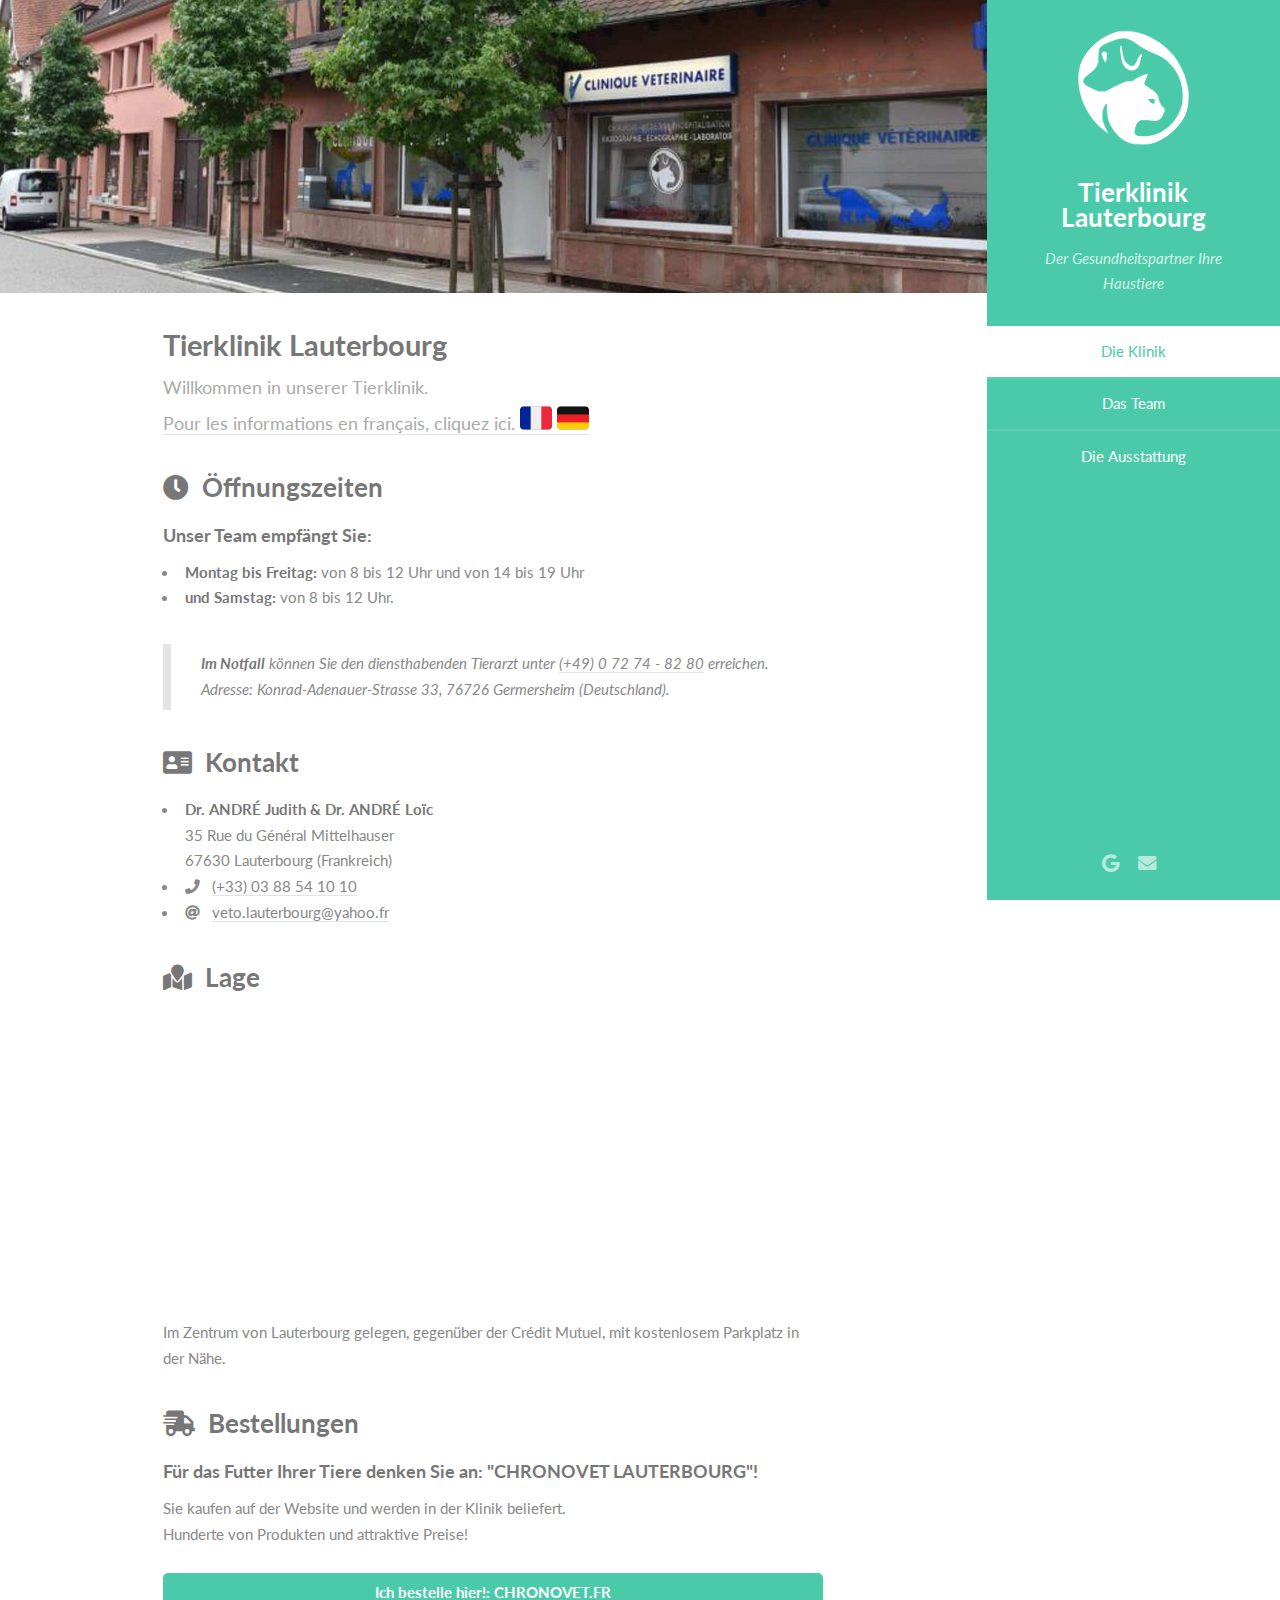
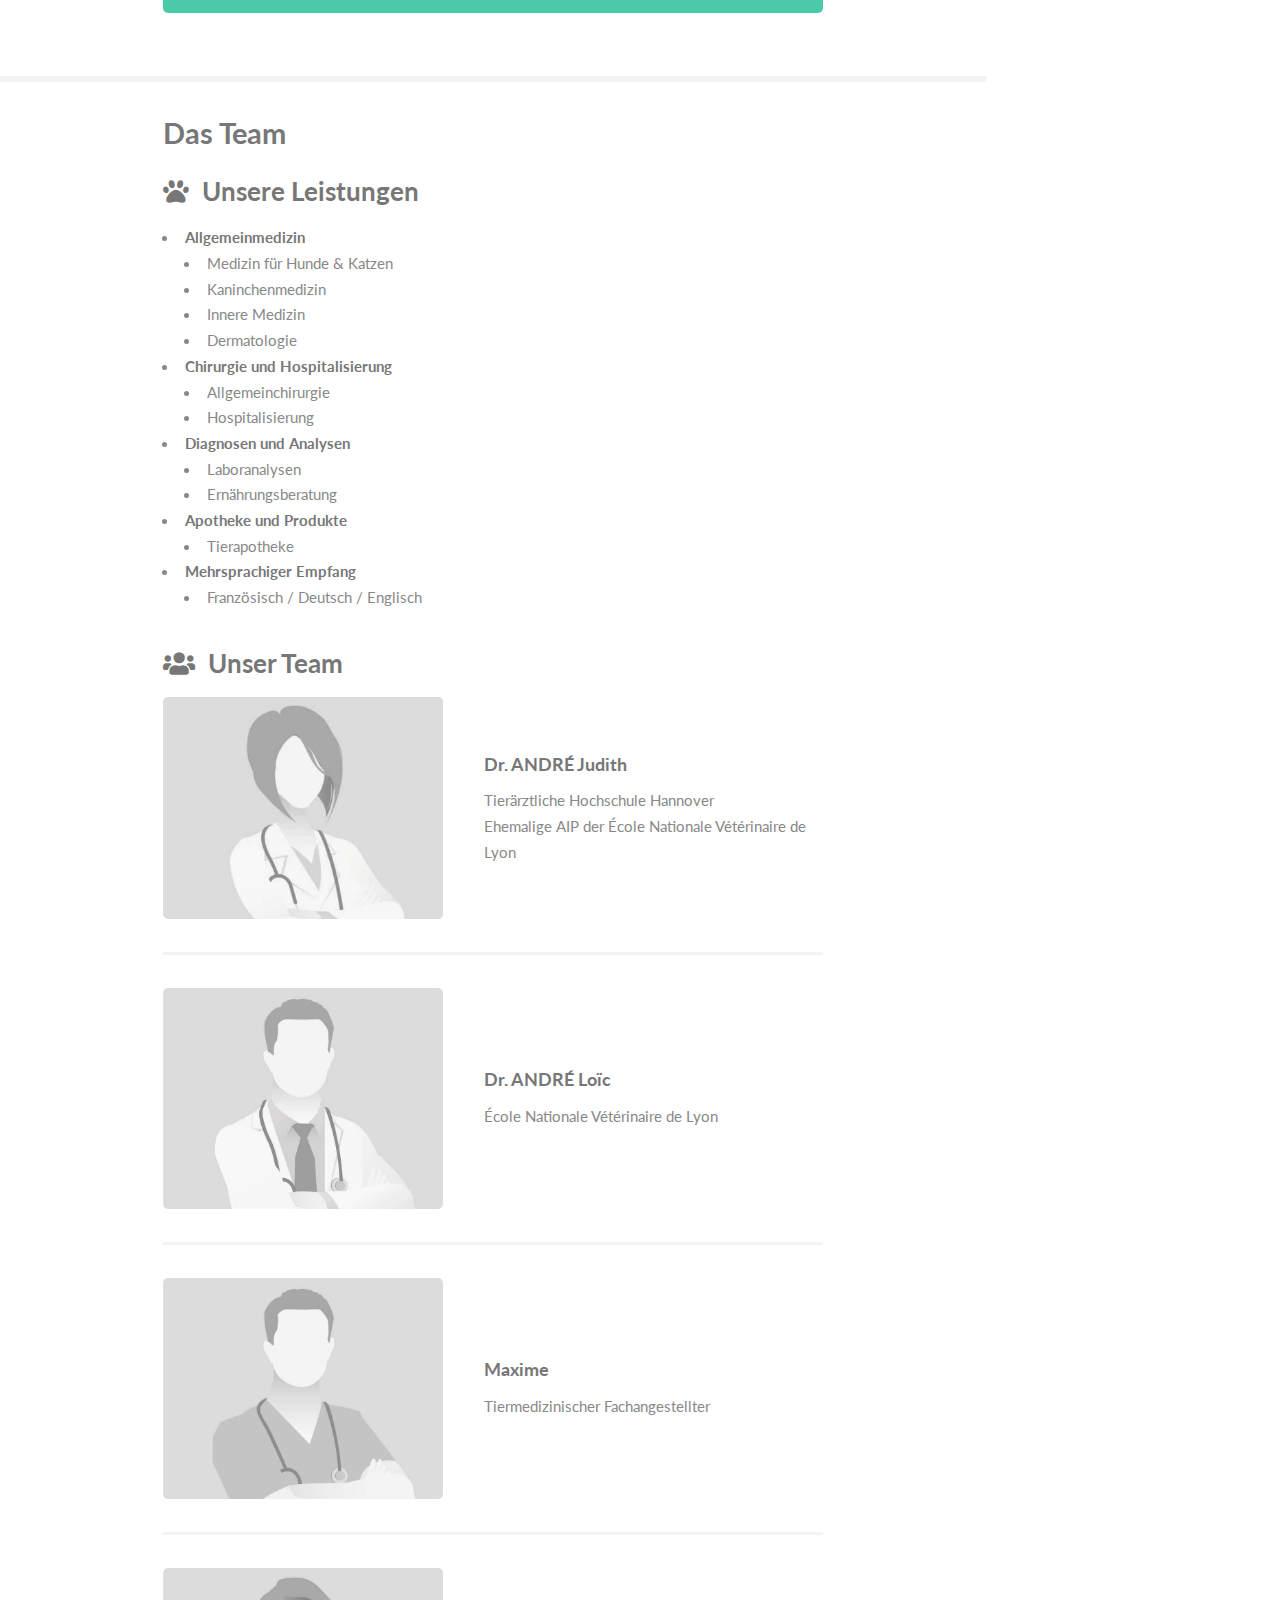
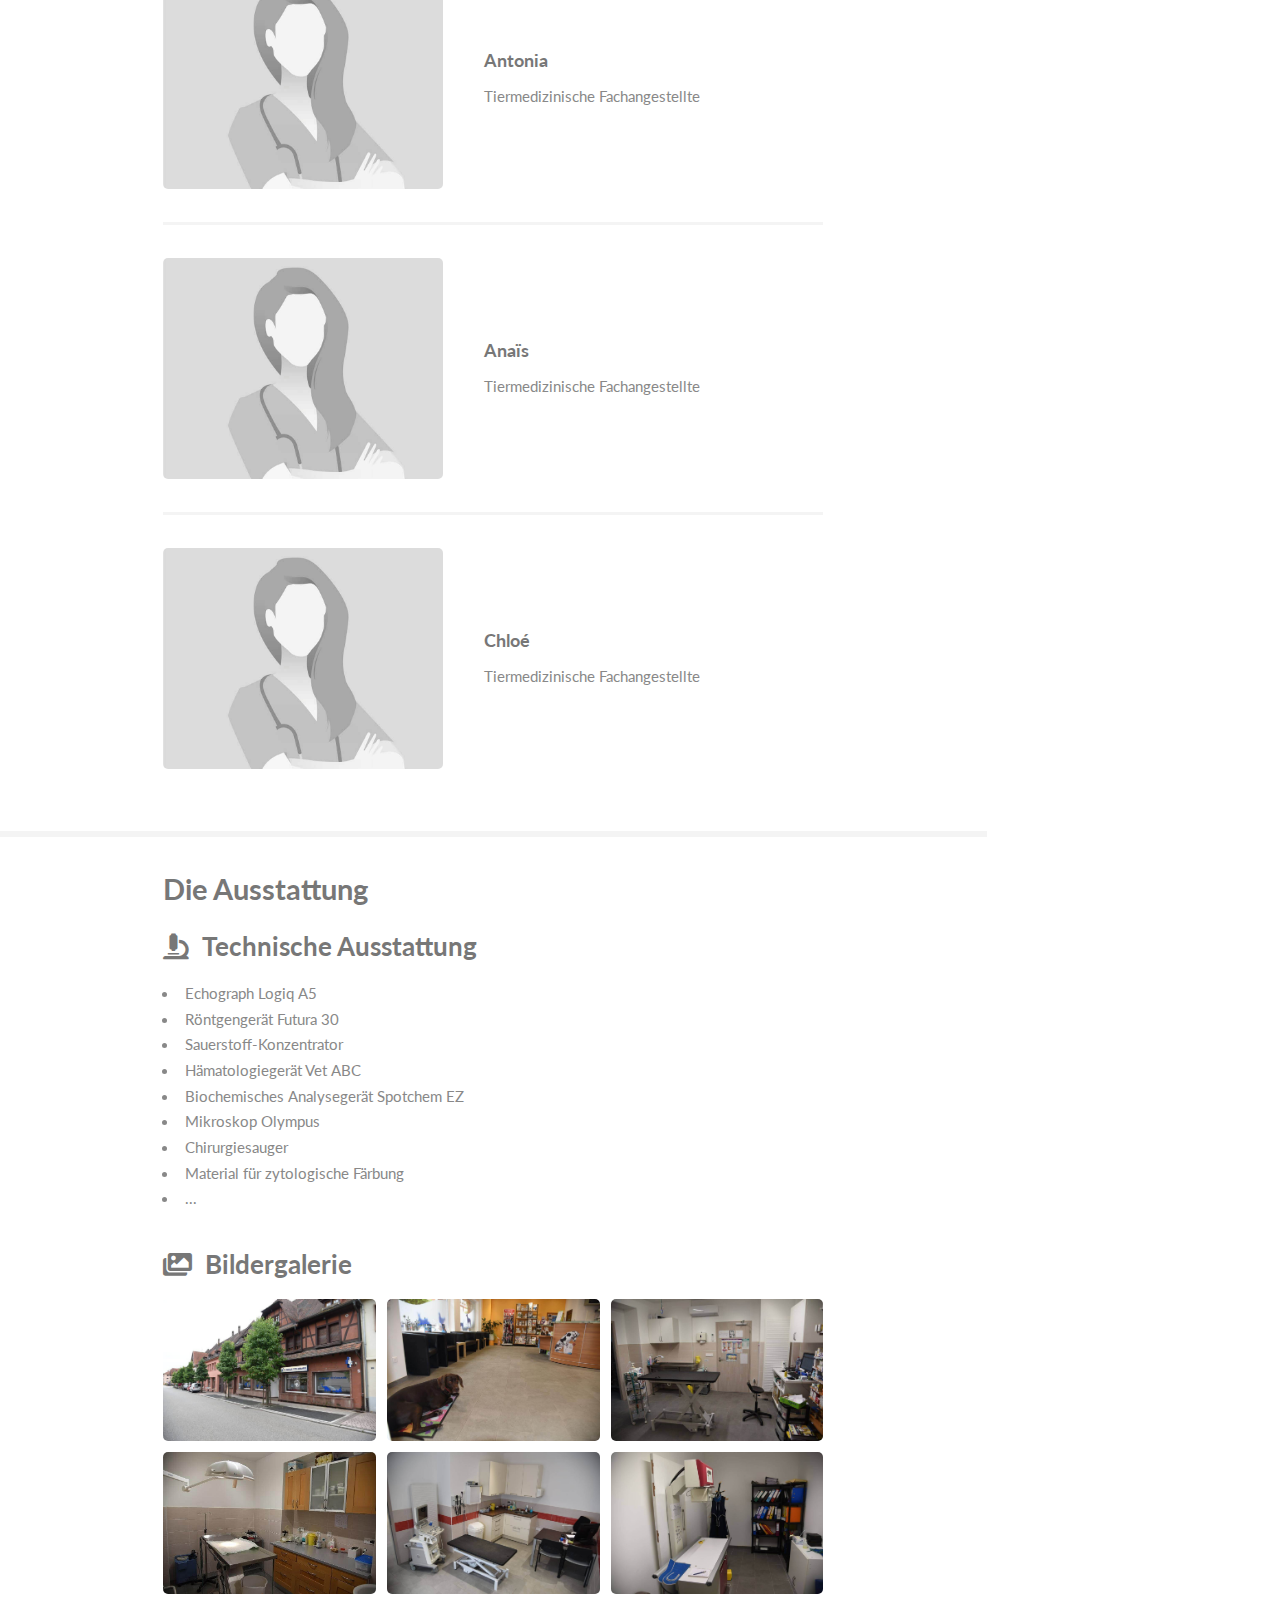
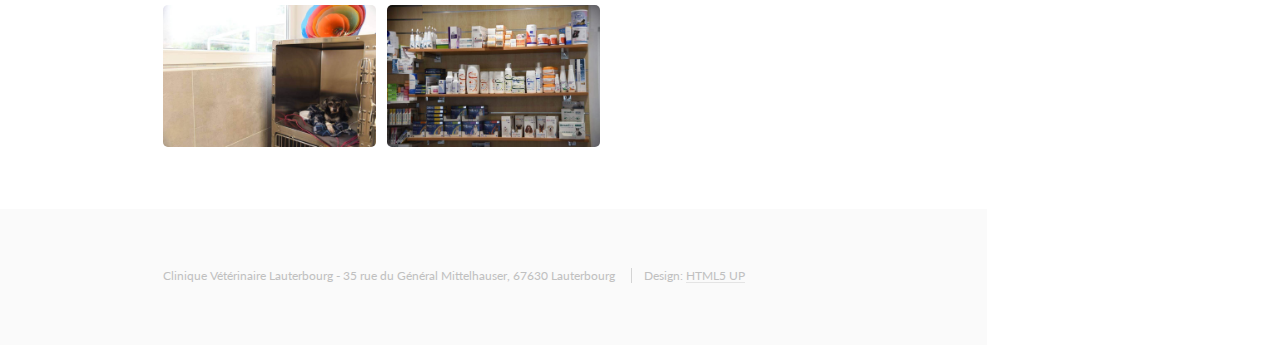
==== commit e0249ef9: "Fix spellings" ====
--- a/de/index.html
+++ b/de/index.html
@@ -202,14 +202,14 @@
 							<div class="inner">
 								<h4>Dr. ANDRÉ Judith</h4>
 								<p>Tierärztliche Hochschule Hannover<br>
-									Ehemaliger Assistent der Vet-Schule Lyon</p>
+									Ehemalige AIP der École Nationale Vétérinaire de Lyon</p>
 							</div>
 						</article>
 						<article>
 							<a class="image"><img src="/images/Docteur-vétérinaire.jpg" alt="" loading="lazy" /></a>
 							<div class="inner">
 								<h4>Dr. ANDRÉ Loïc</h4>
-								<p>Ecole Nationale Vétérinaire de Lyon</p>
+								<p>École Nationale Vétérinaire de Lyon</p>
 							</div>
 						</article>
 						<article>
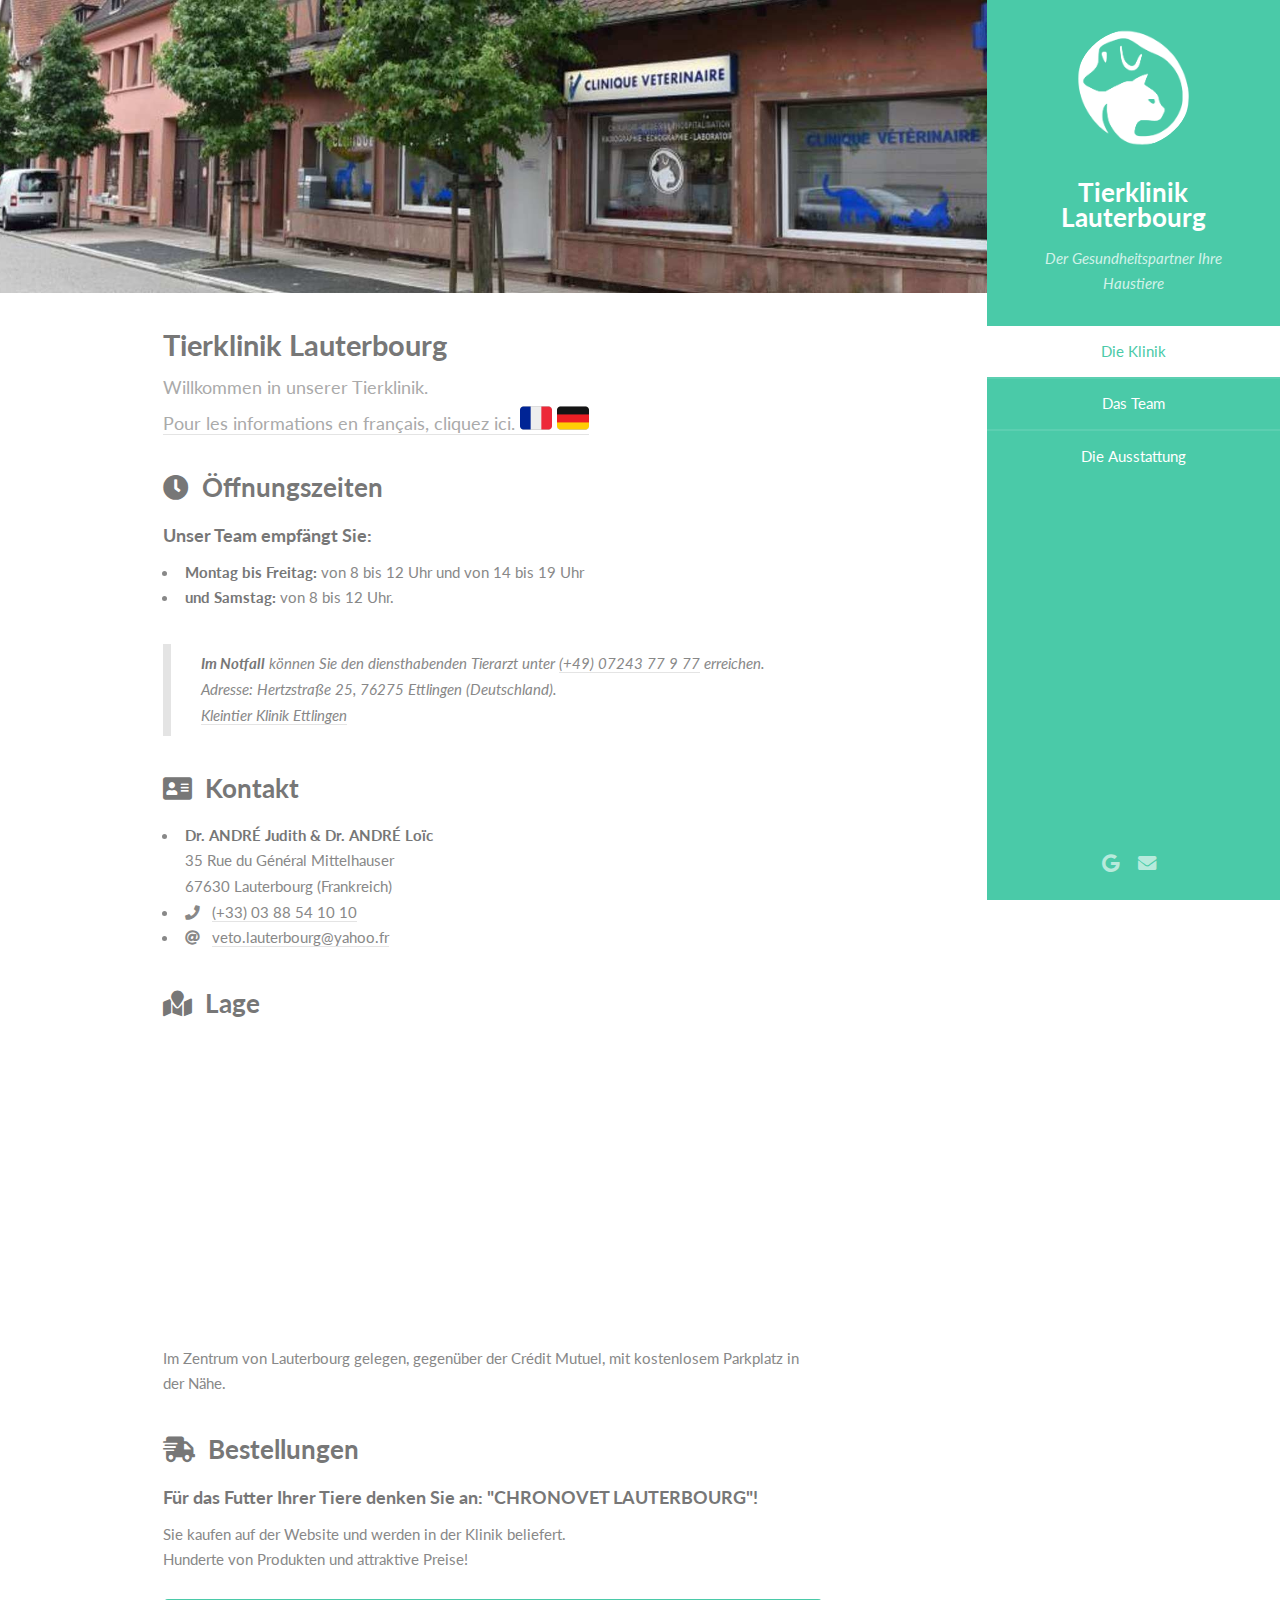
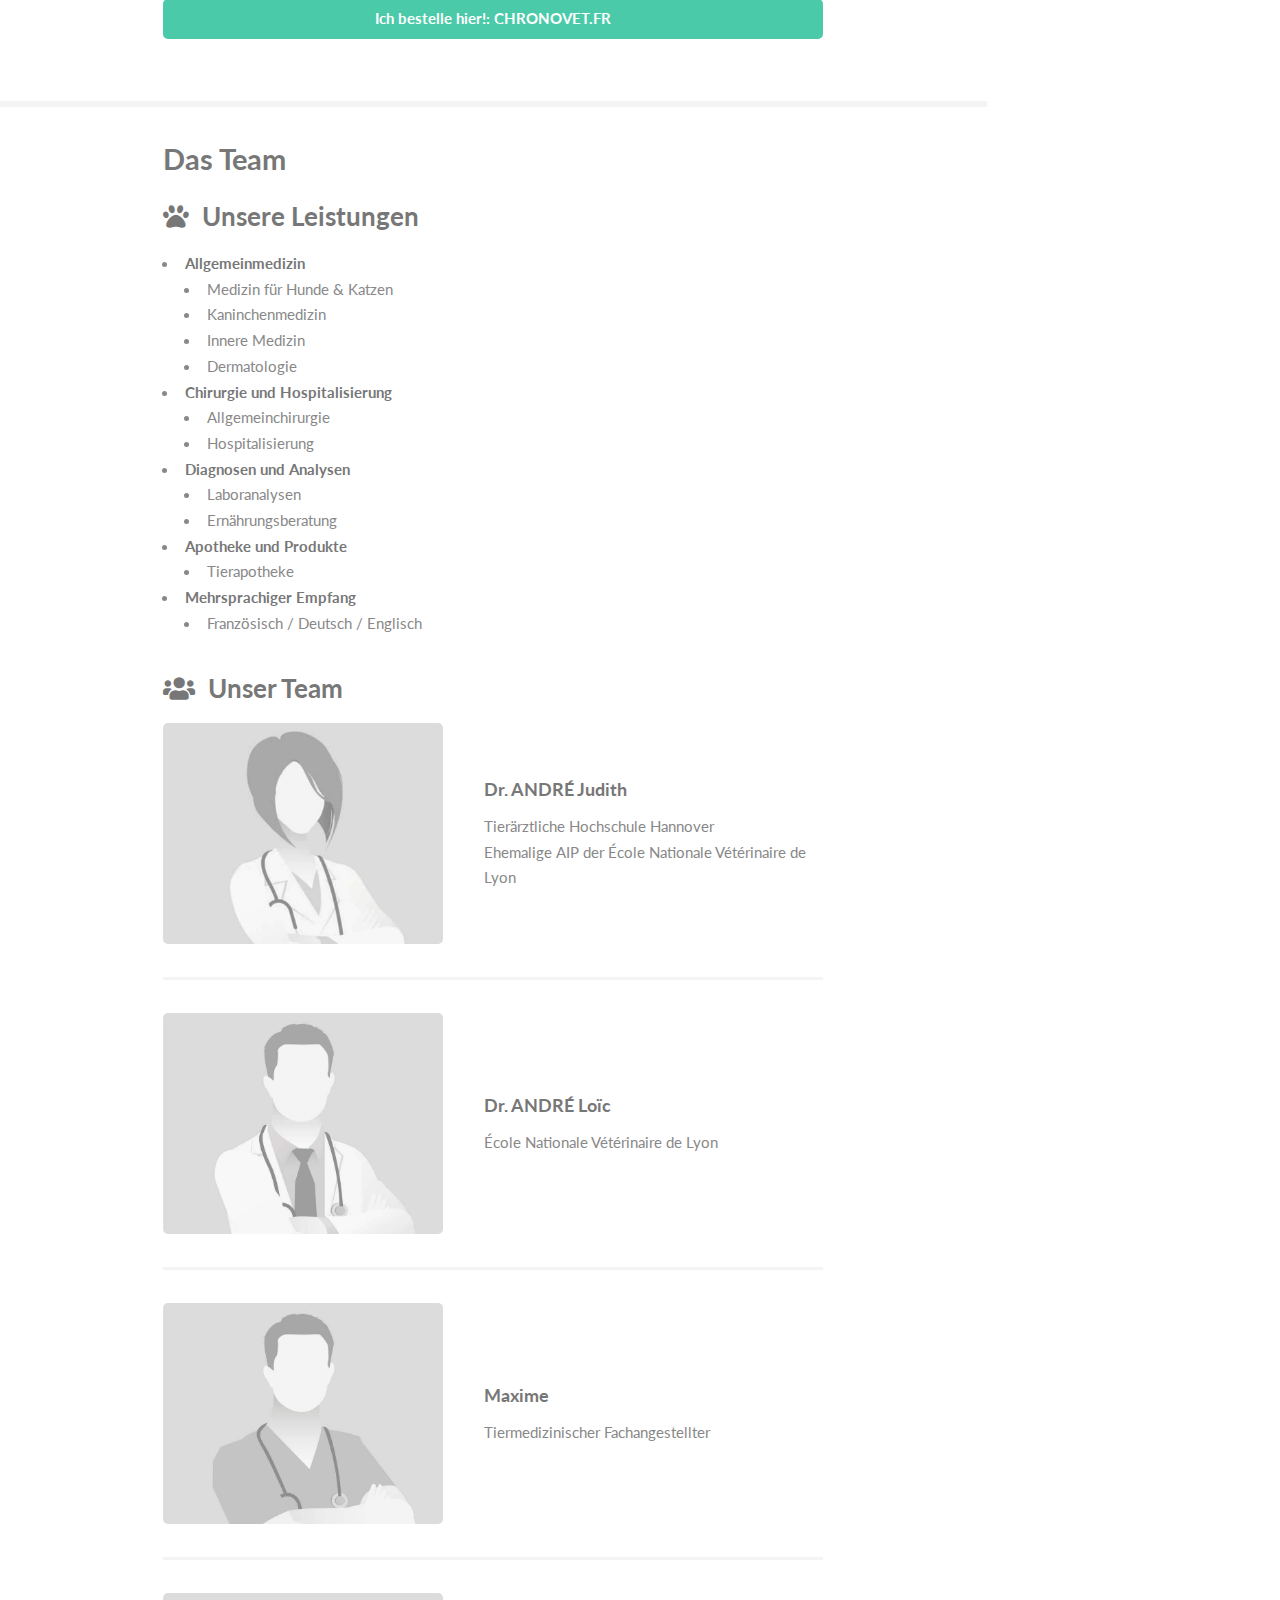
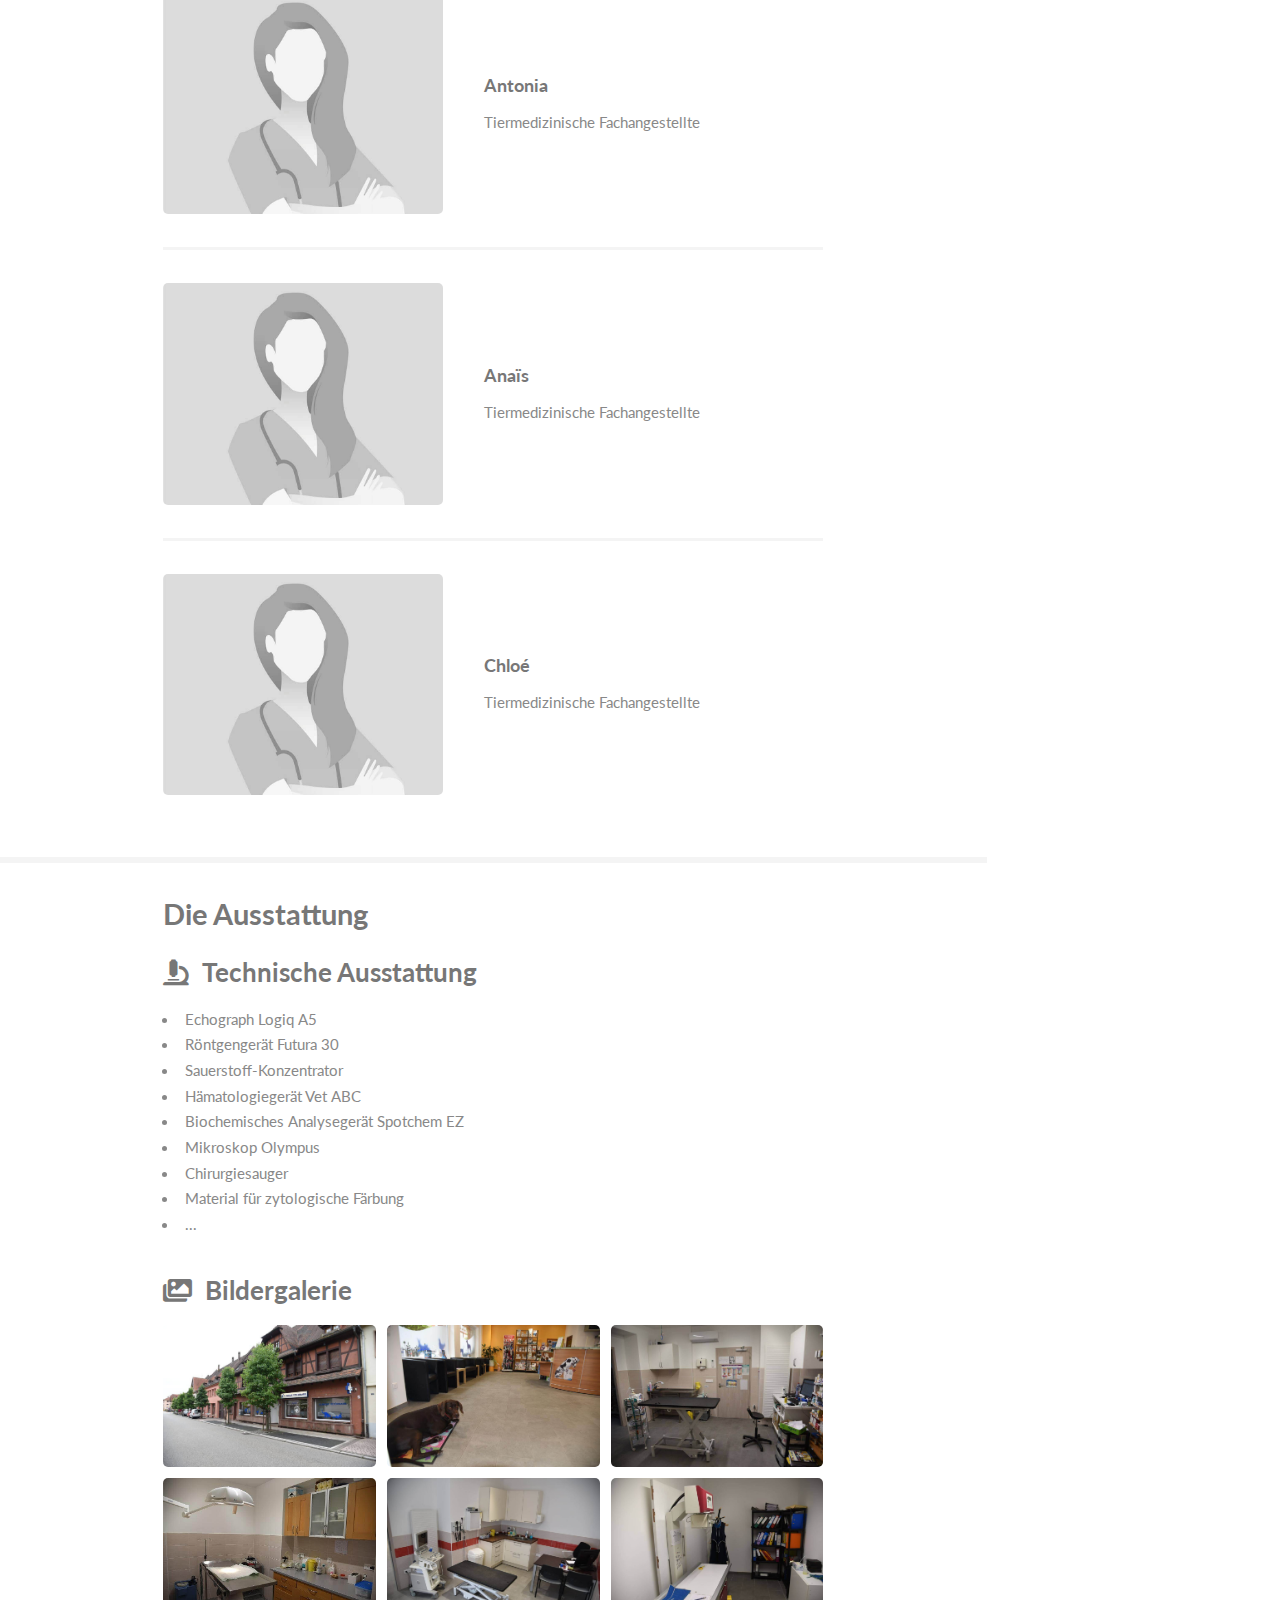
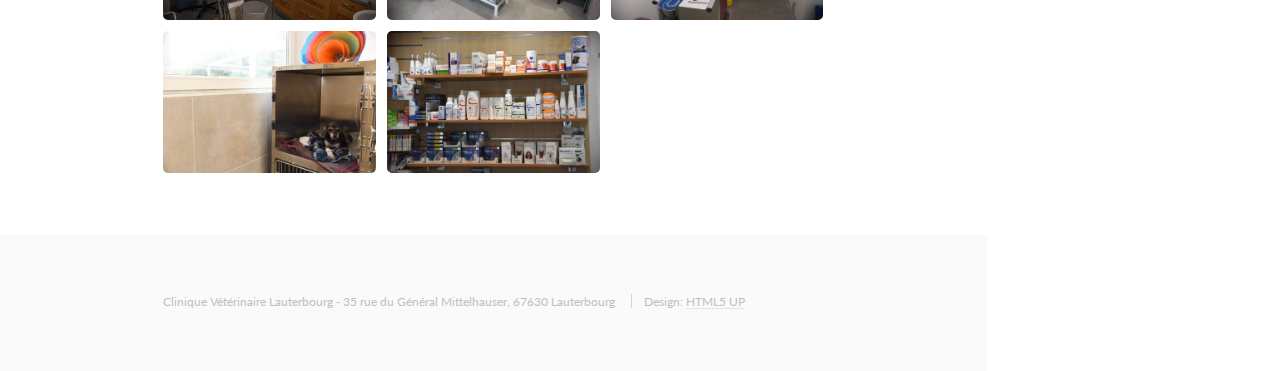
==== commit 506ffc12: "Change on call partner" ====
--- a/de/index.html
+++ b/de/index.html
@@ -76,9 +76,9 @@
 		</header>
 		<nav id="nav">
 			<ul>
-				<li><a href="#one" class="active">Die Klinik</a></li>
-				<li><a href="#two">Das Team</a></li>
-				<li><a href="#three">Die Ausstattung</a></li>
+				<li><a href="#klinik" class="active">Die Klinik</a></li>
+				<li><a href="#team">Das Team</a></li>
+				<li><a href="#ausstattung">Die Ausstattung</a></li>
 			</ul>
 		</nav>
 		<footer>
@@ -97,8 +97,8 @@
 		<!-- Main -->
 		<div id="main">
 
-			<!-- One -->
-			<section id="one">
+			<!-- Klinik -->
+			<section id="klinik">
 				<div class="image main" data-position="center">
 					<img src="/images/banner.jpg" alt="Vue extérieure de la clinique vétérinaire" />
 				</div>
@@ -125,8 +125,9 @@
 						<li><b>und Samstag:</b> von 8 bis 12 Uhr.</li>
 					</ul>
 					<blockquote><b>Im Notfall</b> können Sie den diensthabenden Tierarzt unter <a
-							href="tel:+334972748280">(+49) 0 72 74 - 82 80</a> erreichen.<br>
-						Adresse: Konrad-Adenauer-Strasse 33, 76726 Germersheim (Deutschland).</blockquote>
+							href="tel:+49724377977">(+49) 07243 77 9 77</a> erreichen.<br>
+						Adresse: Hertzstraße 25, 76275 Ettlingen (Deutschland).<br>
+						<a href="https://www.kleintierklinik-ettlingen.de/">Kleintier Klinik Ettlingen</a></blockquote>
 
 					<h3 class="icon solid fa-address-card">Kontakt</h3>
 					<ul>
@@ -156,8 +157,8 @@
 				</div>
 			</section>
 
-			<!-- Two -->
-			<section id="two">
+			<!-- Team -->
+			<section id="team">
 				<div class="container">
 					<h2>Das Team</h2>
 
@@ -248,8 +249,8 @@
 				</div>
 			</section>
 
-			<!-- Three -->
-			<section id="three">
+			<!-- Ausstattung -->
+			<section id="ausstattung">
 				<div class="container">
 					<h2>Die Ausstattung</h2>
 
